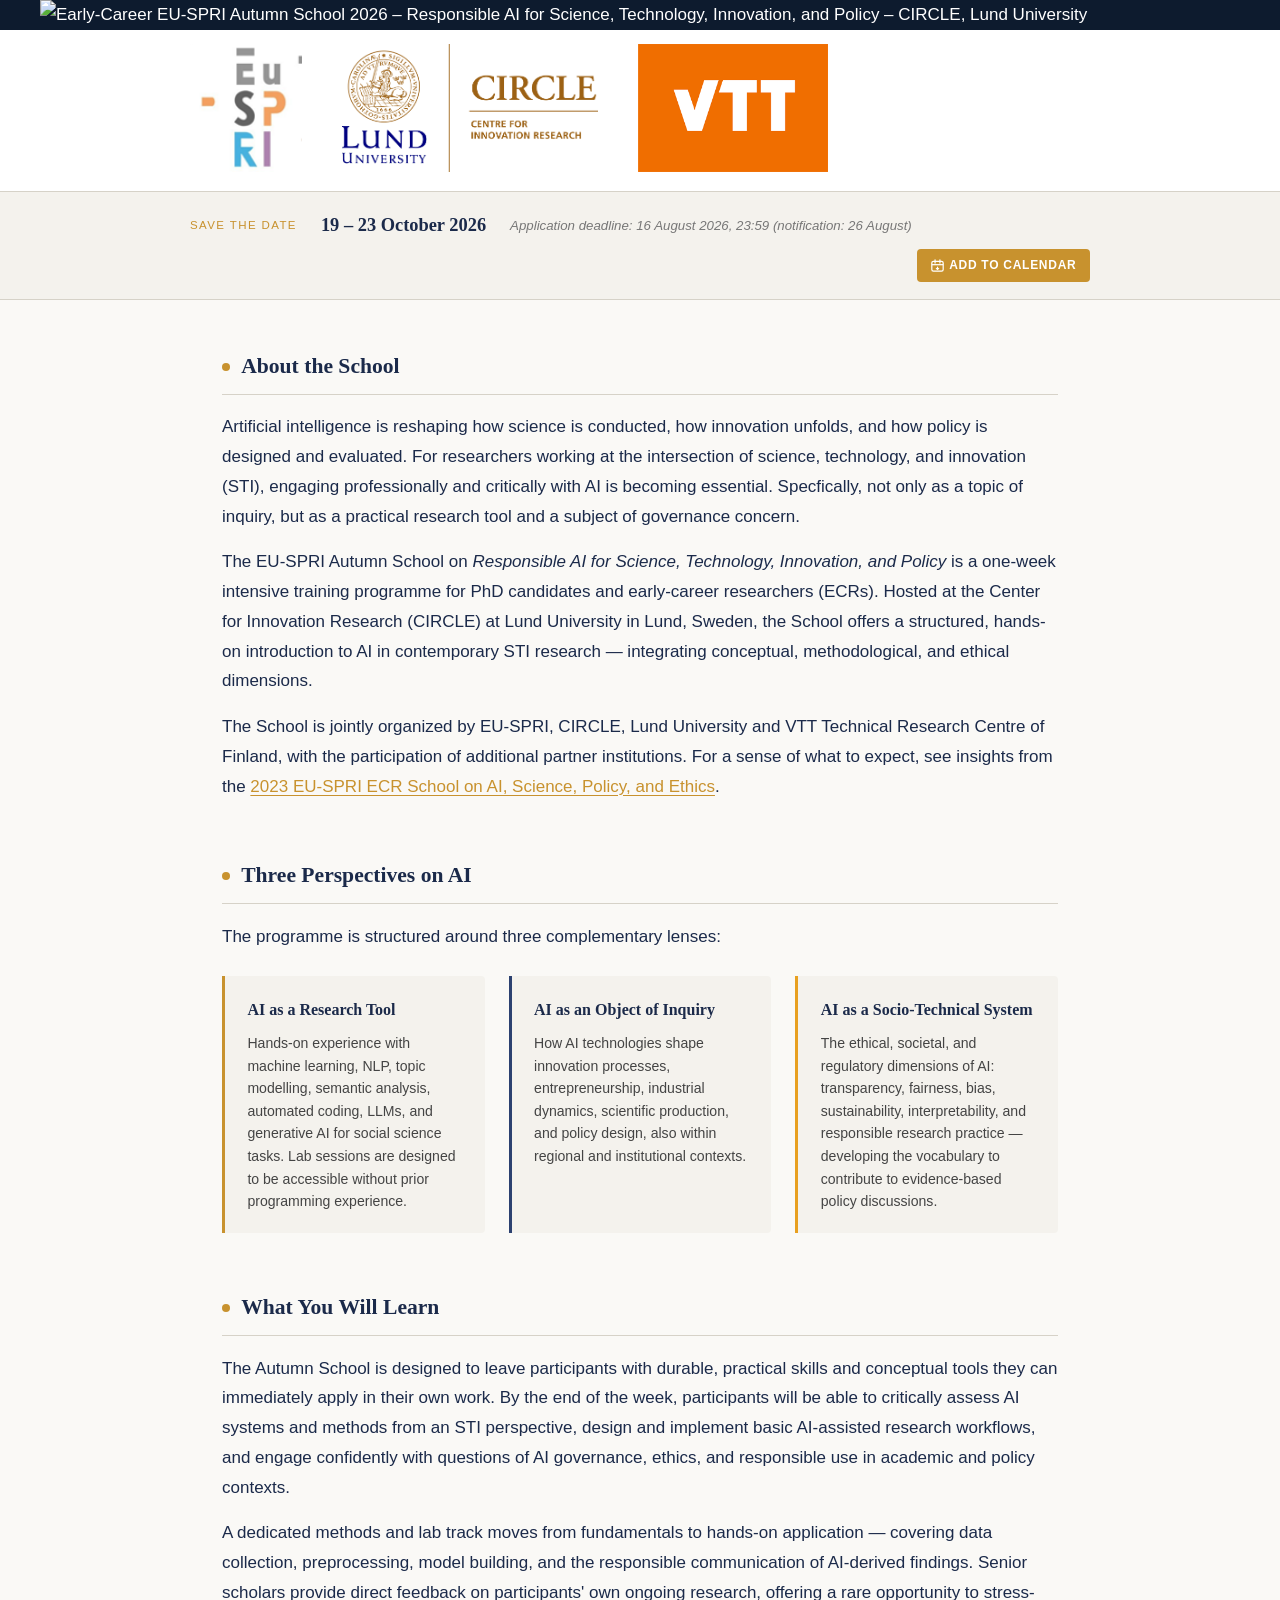
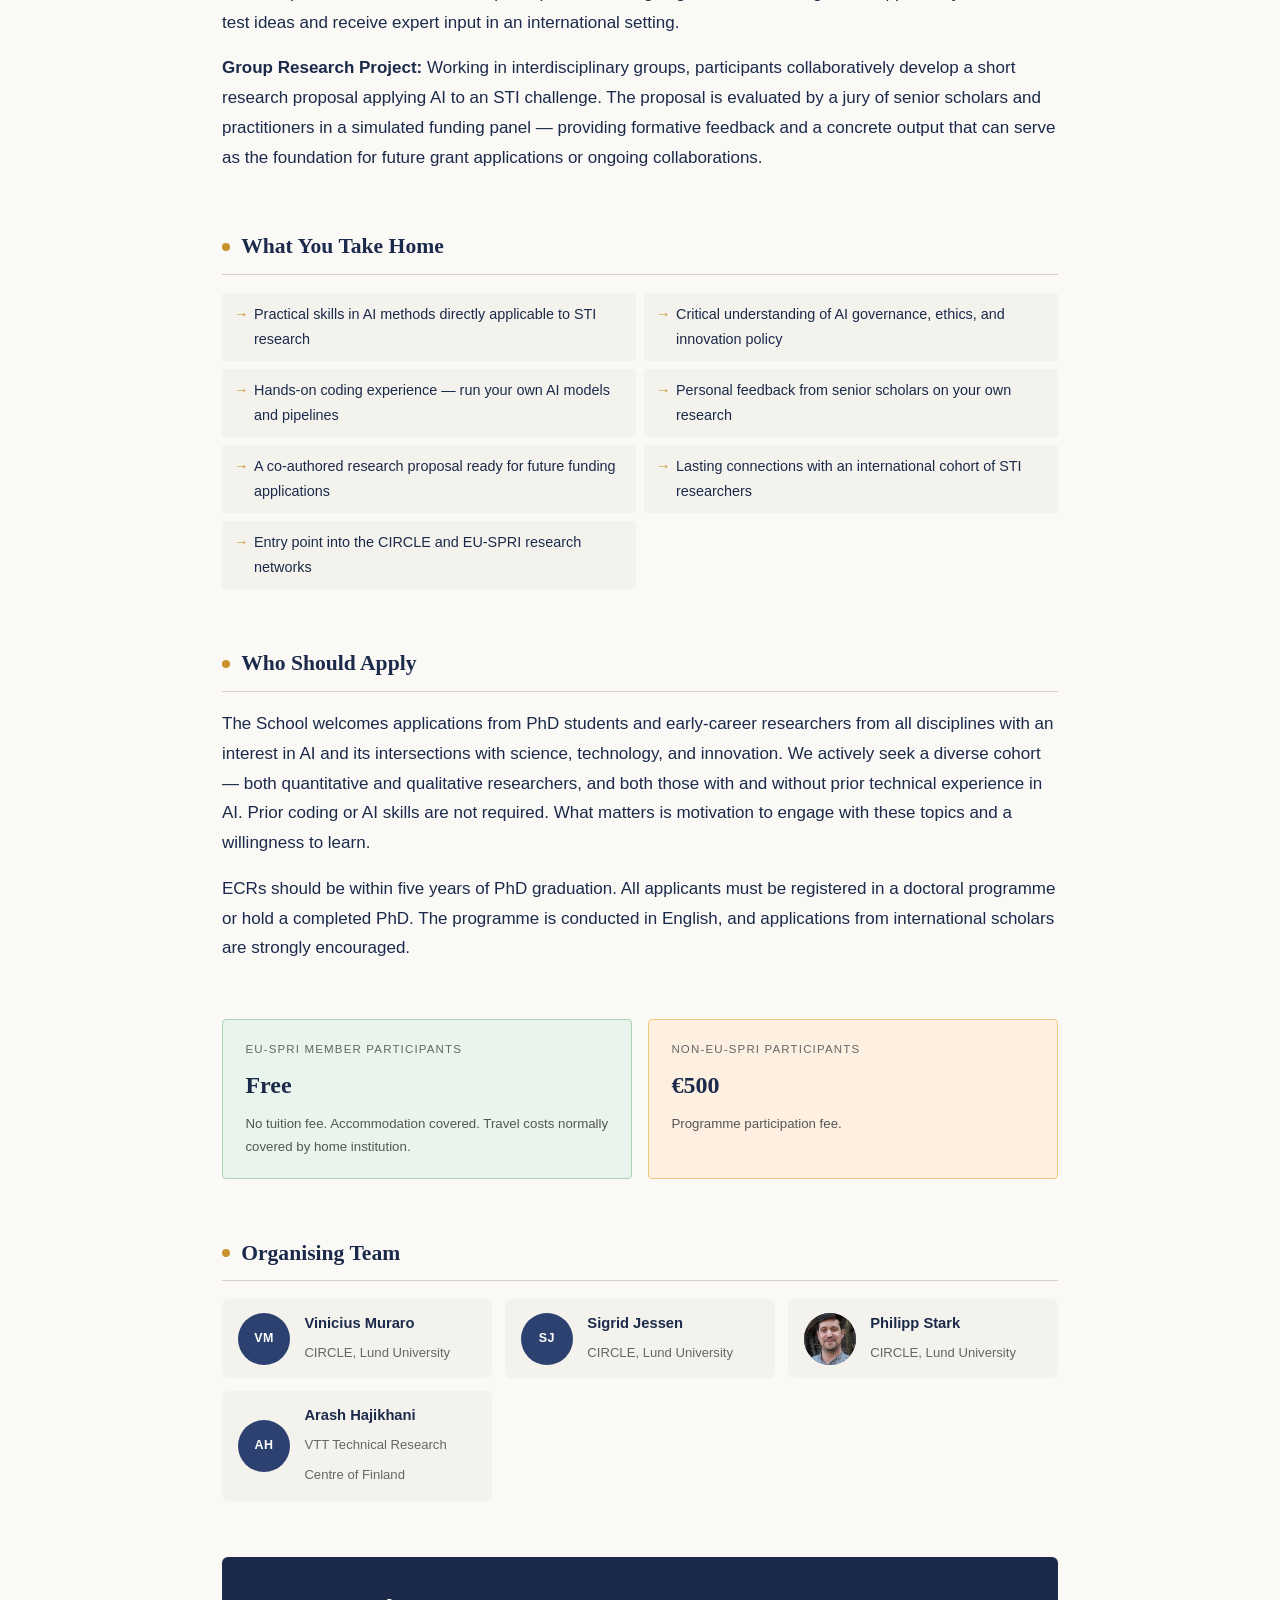
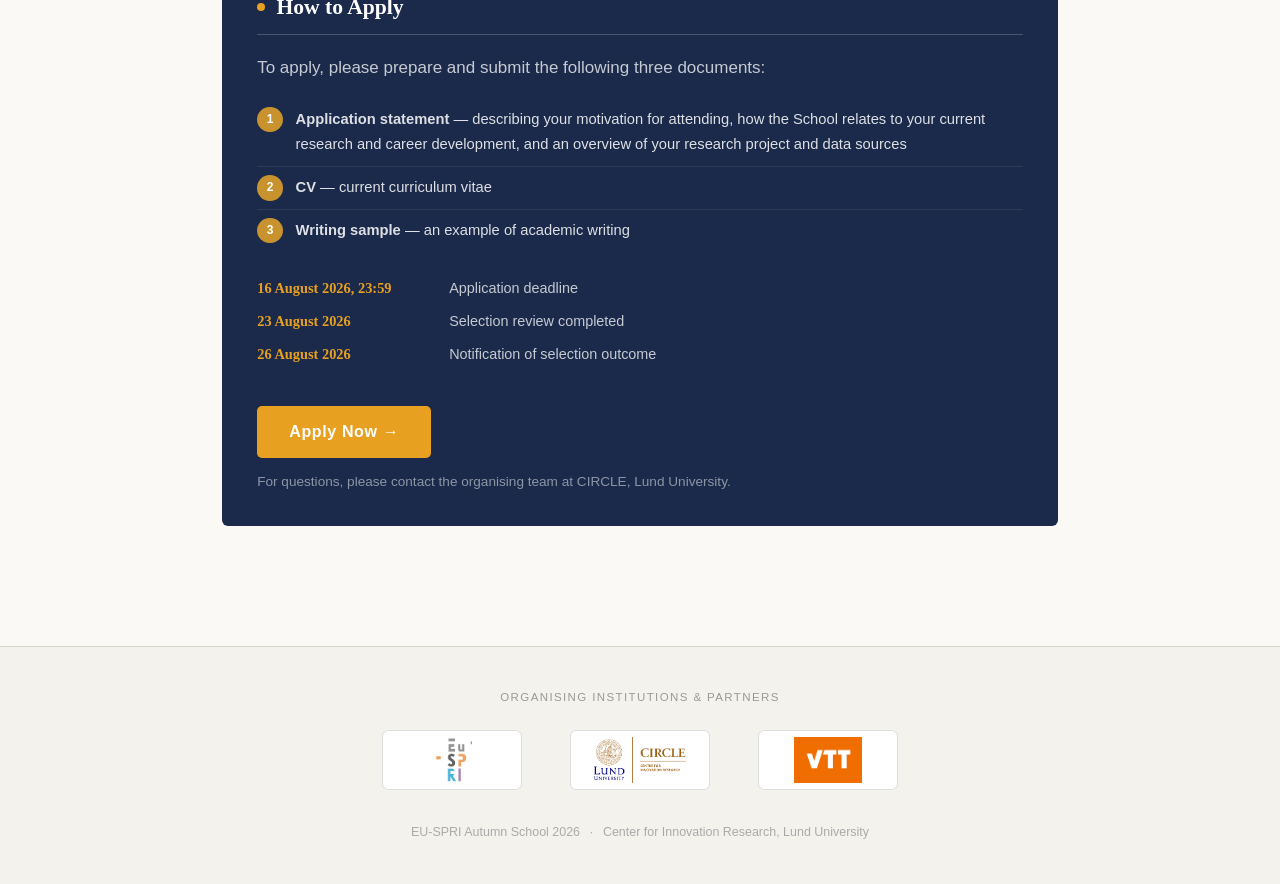
==== index.html @ 7e969bf1 "Update index.html" ====
<!DOCTYPE html>
<html lang="en"><head>
<meta http-equiv="content-type" content="text/html; charset=UTF-8">
  <meta charset="UTF-8">
  <meta name="viewport" content="width=device-width, initial-scale=1.0">
  <title>Responsible AI for STI Research – EU-SPRI/CIRCLE Autumn School 2026</title>
  <link rel="preconnect" href="https://fonts.googleapis.com">
  <link rel="preconnect" href="https://fonts.gstatic.com" crossorigin="">
  <link href="index_files/css2.css" rel="stylesheet">
  <style>
    :root {
      --ink:        #1b2a4a;
      --mid:        #2c4170;
      --accent:     #c8922e;
      --accent2:    #e8a020;
      --light:      #f4f2ed;
      --lighter:    #faf9f6;
      --rule:       #d6d2c8;
      --serif:      'Spectral', Georgia, serif;
      --sans:       'DM Sans', sans-serif;
    }

    *, *::before, *::after { box-sizing: border-box; margin: 0; padding: 0; }

    html { scroll-behavior: smooth; }

    body {
      background: var(--lighter);
      color: var(--ink);
      font-family: var(--sans);
      font-size: 17px;
      line-height: 1.75;
    }

    /* ── HEADER / HERO ── */
    header {
      background: #0d1b2e;
      color: #fff;
      padding: 0;
      position: relative;
      overflow: hidden;
    }

    .hero-banner {
      width: 100%;
      max-width: 1200px;
      margin: 0 auto;
    }

    .hero-img {
      width: 100%;
      height: auto;
      display: block;
    }

    /* Deadline badge */
    .deadline-banner {
      background: var(--accent);
      color: #fff;
      text-align: center;
      padding: .6rem 2rem;
      font-size: .83rem;
      letter-spacing: .08em;
      text-transform: uppercase;
      font-weight: 500;
    }

    /* ── MAIN LAYOUT ── */
    main {
      max-width: 900px;
      margin: 0 auto;
      padding: 3rem 2rem 4rem;
    }

    /* ── SECTION ── */
    section {
      margin-bottom: 3.5rem;
    }

    section h2 {
      font-family: var(--serif);
      font-weight: 600;
      font-size: 1.35rem;
      color: var(--ink);
      margin-bottom: 1.1rem;
      padding-bottom: .5rem;
      border-bottom: 1.5px solid var(--rule);
      display: flex;
      align-items: center;
      gap: .7rem;
    }
    section h2::before {
      content: '';
      display: inline-block;
      width: 8px;
      height: 8px;
      border-radius: 50%;
      background: var(--accent);
      flex-shrink: 0;
    }

    p { margin-bottom: 1rem; color: var(--ink); }
    p:last-child { margin-bottom: 0; }

    /* ── THREE PILLARS ── */
    .pillars {
      display: grid;
      grid-template-columns: repeat(auto-fit, minmax(230px, 1fr));
      gap: 1.5rem;
      margin-top: 1.5rem;
    }

    .pillar {
      background: var(--light);
      border-left: 3px solid var(--accent);
      padding: 1.3rem 1.4rem;
      border-radius: 0 4px 4px 0;
    }
    .pillar:nth-child(2) { border-left-color: var(--mid); }
    .pillar:nth-child(3) { border-left-color: var(--accent2); }

    .pillar h3 {
      font-family: var(--serif);
      font-size: 1rem;
      font-weight: 600;
      margin-bottom: .5rem;
      color: var(--ink);
    }
    .pillar p {
      font-size: .88rem;
      line-height: 1.6;
      color: #444;
    }

    /* ── WHAT YOU GET ── */
    .benefits-list {
      list-style: none;
      margin-top: .8rem;
      display: grid;
      grid-template-columns: repeat(auto-fit, minmax(280px, 1fr));
      gap: .5rem;
    }
    .benefits-list li {
      padding: .55rem .8rem .55rem 2rem;
      background: var(--light);
      border-radius: 3px;
      font-size: .9rem;
      position: relative;
    }
    .benefits-list li::before {
      content: '→';
      position: absolute;
      left: .75rem;
      color: var(--accent);
      font-weight: 500;
    }

    /* ── FEES BOX ── */
    .fees {
      display: grid;
      grid-template-columns: 1fr 1fr;
      gap: 1rem;
      margin-top: 1rem;
    }
    @media (max-width: 520px) { .fees { grid-template-columns: 1fr; } }

    .fee-box {
      padding: 1.2rem 1.4rem;
      border-radius: 4px;
    }
    .fee-box.member   { background: #e8f4ec; border: 1px solid #a8d4b0; }
    .fee-box.nonmember{ background: #fdf0e0; border: 1px solid #f0c87a; }

    .fee-box .fee-label {
      font-size: .72rem;
      text-transform: uppercase;
      letter-spacing: .1em;
      font-weight: 500;
      color: #666;
      margin-bottom: .3rem;
    }
    .fee-box .fee-amount {
      font-family: var(--serif);
      font-size: 1.5rem;
      font-weight: 600;
      color: var(--ink);
    }
    .fee-box p {
      font-size: .83rem;
      color: #555;
      margin-top: .35rem;
    }

    /* ── APPLY BOX ── */
    .apply-box {
      background: var(--ink);
      color: #fff;
      border-radius: 6px;
      padding: 2rem 2.2rem;
    }
    .apply-box h2 {
      color: #fff;
      border-bottom-color: rgba(255,255,255,.2);
    }
    .apply-box h2::before { background: var(--accent2); }

    .apply-steps {
      list-style: none;
      margin: 1rem 0 1.5rem;
      counter-reset: steps;
    }
    .apply-steps li {
      counter-increment: steps;
      padding: .5rem 0 .5rem 2.4rem;
      position: relative;
      font-size: .92rem;
      color: rgba(255,255,255,.85);
      border-bottom: 1px solid rgba(255,255,255,.08);
    }
    .apply-steps li:last-child { border-bottom: none; }
    .apply-steps li::before {
      content: counter(steps);
      position: absolute;
      left: 0;
      top: .5rem;
      width: 1.6rem;
      height: 1.6rem;
      background: var(--accent);
      color: #fff;
      font-size: .75rem;
      font-weight: 700;
      border-radius: 50%;
      display: flex;
      align-items: center;
      justify-content: center;
    }

    .deadline-note {
      font-family: var(--serif);
      font-style: italic;
      font-size: 1.05rem;
      color: var(--accent2);
      margin-top: 1rem;
    }

    .apply-btn {
      display: inline-block;
      margin-top: 1.6rem;
      padding: .75rem 2rem;
      background: var(--accent2);
      color: #fff;
      text-decoration: none;
      font-weight: 700;
      font-size: 1rem;
      letter-spacing: .04em;
      border-radius: 5px;
      transition: background .2s, transform .15s;
    }
    .apply-btn:hover {
      background: #f5b030;
      transform: translateY(-1px);
    }

    .contact-note {
      margin-top: .8rem;
      font-size: .85rem;
      color: rgba(255,255,255,.5);
    }

    /* ── ORGANISING TEAM ── */
    .team-list {
      list-style: none;
      display: grid;
      grid-template-columns: repeat(auto-fit, minmax(270px, 1fr));
      gap: .8rem;
      margin-top: .8rem;
    }
    .team-card {
      position: relative;
      display: flex;
      align-items: center;
      gap: .9rem;
      padding: .75rem 1rem;
      background: var(--light);
      border-radius: 6px;
      cursor: default;
    }
    .team-avatar {
      width: 52px;
      height: 52px;
      border-radius: 50%;
      flex-shrink: 0;
      background: var(--mid);
      display: flex;
      align-items: center;
      justify-content: center;
      font-size: .78rem;
      font-weight: 700;
      color: #fff;
      letter-spacing: .04em;
      overflow: hidden;
      position: relative;
    }
    .team-avatar img {
      position: absolute;
      inset: 0;
      width: 100%;
      height: 100%;
      object-fit: cover;
    }
    .team-info strong { display: block; color: var(--ink); font-size: .92rem; }
    .team-info span   { color: #666; font-size: .82rem; }
    .team-bio-popup {
      position: absolute;
      bottom: calc(100% + 10px);
      left: 0;
      z-index: 20;
      width: 290px;
      background: #fff;
      border: 1px solid var(--rule);
      border-radius: 8px;
      box-shadow: 0 8px 28px rgba(0,0,0,.13);
      padding: 1rem 1.15rem;
      opacity: 0;
      pointer-events: none;
      transform: translateY(6px);
      transition: opacity .17s ease, transform .17s ease;
    }
    .team-bio-popup::after {
      content: '';
      position: absolute;
      top: 100%;
      left: 22px;
      border: 7px solid transparent;
      border-top-color: #fff;
      filter: drop-shadow(0 2px 2px rgba(0,0,0,.08));
    }
    .team-card:hover .team-bio-popup {
      opacity: 1;
      pointer-events: auto;
      transform: translateY(0);
    }
    .team-bio-popup .bio-name {
      font-family: var(--serif);
      font-weight: 600;
      color: var(--ink);
      font-size: .95rem;
      margin-bottom: .45rem;
    }
    .team-bio-popup .bio-text {
      font-size: .82rem;
      line-height: 1.6;
      color: #444;
      margin: 0;
    }

    /* ── SPONSOR LOGOS ── */
    footer {
      background: var(--light);
      border-top: 1px solid var(--rule);
      padding: 2.5rem 2rem;
    }
    .footer-inner {
      max-width: 900px;
      margin: 0 auto;
    }
    .footer-label {
      font-size: .72rem;
      text-transform: uppercase;
      letter-spacing: .12em;
      color: #999;
      text-align: center;
      margin-bottom: 1.4rem;
    }
    .sponsor-logos {
      display: flex;
      flex-wrap: wrap;
      justify-content: center;
      align-items: center;
      gap: 2rem 3rem;
    }
    .sponsor-logo-slot {
      width: 140px;
      height: 60px;
      display: flex;
      align-items: center;
      justify-content: center;
      border: 1.5px solid #ddd;
      border-radius: 6px;
      overflow: hidden;
      transition: border-color .2s;
      padding: 6px;
      background: #fff;
    }
    .sponsor-logo-slot:hover { border-color: #aaa; }
    .sponsor-logo-slot img {
      max-width: 100%;
      max-height: 100%;
      object-fit: contain;
    }
    .sponsor-logo-slot-placeholder {
      font-size: .6rem;
      color: #bbb;
      text-align: center;
      letter-spacing: .04em;
      text-transform: uppercase;
      line-height: 1.5;
    }
    .footer-copy {
      text-align: center;
      margin-top: 2rem;
      font-size: .78rem;
      color: #aaa;
    }

    /* ── LOGO STRIP ── */
    .logo-strip {
      background: #fff;
      border-bottom: 1px solid var(--rule);
      padding: .9rem 2rem;
    }
    .logo-strip-scroll {
      max-width: 900px;
      margin: 0 auto;
      display: flex;
      align-items: center;
      gap: 2.5rem;
      overflow-x: auto;
      overflow-y: visible;
      scrollbar-width: thin;
      scrollbar-color: var(--rule) transparent;
      -webkit-overflow-scrolling: touch;
      padding-bottom: 4px;
    }
    .logo-strip-scroll::-webkit-scrollbar { height: 4px; }
    .logo-strip-scroll::-webkit-scrollbar-track { background: transparent; }
    .logo-strip-scroll::-webkit-scrollbar-thumb {
      background: var(--rule);
      border-radius: 2px;
    }
    .logo-strip-scroll img {
      height: 128px;
      width: auto;
      object-fit: contain;
      flex-shrink: 0;
      display: block;
    }

    /* ── CALENDAR DOWNLOAD BUTTON ── */
    .std-cal-btn {
      display: inline-flex;
      align-items: center;
      gap: .35rem;
      background: var(--accent);
      color: #fff;
      text-decoration: none;
      font-size: .75rem;
      font-weight: 600;
      letter-spacing: .06em;
      text-transform: uppercase;
      padding: .35rem .85rem;
      border-radius: 4px;
      transition: background .2s;
      margin-left: auto;
      white-space: nowrap;
    }
    .std-cal-btn:hover { background: var(--accent2); color: #fff; }
    .std-cal-btn svg { flex-shrink: 0; }

    /* ── RESPONSIVE ── */
    @media (max-width: 600px) {

      main { padding: 2rem 1.2rem 3rem; }
    }

    /* ── FADE IN ── */
    @keyframes fadeUp {
      from { opacity: 0; transform: translateY(18px); }
      to   { opacity: 1; transform: translateY(0); }
    }
    .hero-banner { animation: fadeUp .7s ease both; }
    section { animation: fadeUp .6s ease both; }
    section:nth-child(1) { animation-delay: .1s; }
    section:nth-child(2) { animation-delay: .18s; }
    section:nth-child(3) { animation-delay: .24s; }
    section:nth-child(4) { animation-delay: .30s; }
    section:nth-child(5) { animation-delay: .36s; }
    section:nth-child(6) { animation-delay: .42s; }
    section:nth-child(7) { animation-delay: .48s; }
	.save-the-date {
	  background: var(--light);
	  border-bottom: 1px solid var(--rule);
	  padding: 1.1rem 2rem;
	}
	.save-the-date-inner {
	  max-width: 900px;
	  margin: 0 auto;
	  display: flex;
	  flex-wrap: wrap;
	  align-items: center;
	  gap: .5rem 1.5rem;
	}
	.std-label {
	  font-size: .72rem;
	  text-transform: uppercase;
	  letter-spacing: .12em;
	  font-weight: 500;
	  color: var(--accent);
	}
	.std-dates {
	  font-family: var(--serif);
	  font-size: 1.15rem;
	  font-weight: 600;
	  color: var(--ink);
	}
	.std-note {
	  font-size: .83rem;
	  color: #777;
	  font-style: italic;
	}

    /* ── TEXT HEADER ── */
    .header-inner {
      max-width: 900px;
      margin: 0 auto;
      padding: 2.5rem 2rem 2rem;
    }
    .header-logos {
      display: flex;
      flex-wrap: wrap;
      gap: 1rem;
      align-items: center;
      margin-bottom: 2rem;
    }
    .header-logo-box {
      height: 44px;
      padding: 5px 12px;
      background: rgba(255,255,255,.9);
      border-radius: 4px;
      display: flex;
      align-items: center;
      justify-content: center;
    }
    .header-logo-box img {
      height: 32px;
      width: auto;
      object-fit: contain;
    }
    .header-label {
      font-size: .7rem;
      text-transform: uppercase;
      letter-spacing: .18em;
      color: var(--accent2);
      font-weight: 600;
      margin-bottom: .5rem;
    }
    .header-title {
      font-family: var(--serif);
      font-size: 2rem;
      font-weight: 600;
      color: #fff;
      line-height: 1.3;
      margin-bottom: .9rem;
      max-width: 680px;
    }
    .header-meta {
      font-size: .9rem;
      color: rgba(255,255,255,.6);
      margin: 0;
    }
    @media (max-width: 600px) {
      .header-title { font-size: 1.4rem; }
    }

    /* ── APPLICATION TIMELINE ── */
    .application-timeline {
      margin: 1.2rem 0 .8rem;
      display: flex;
      flex-direction: column;
      gap: .5rem;
    }
    .at-row {
      display: flex;
      align-items: baseline;
      gap: 1rem;
      font-size: .9rem;
    }
    .at-date {
      font-family: var(--serif);
      font-weight: 600;
      color: var(--accent2);
      white-space: nowrap;
      min-width: 11rem;
    }
    .at-label {
      color: rgba(255,255,255,.75);
    }
  </style>
</head>
<body>

<!-- ═══════════════════════════════════ HEADER ═══════════════════════════════════ -->
<header>
  <div class="hero-banner">
    <img src="header.png" alt="Early-Career EU-SPRI Autumn School 2026 – Responsible AI for Science, Technology, Innovation, and Policy – CIRCLE, Lund University" class="hero-img">
  </div>
</header>

<!-- ═══════════════════════════════════ LOGO STRIP ═══════════════════════════════════ -->
<div class="logo-strip">
  <div class="logo-strip-scroll">
    <img src="logo-euspri.png" alt="EU-SPRI">
    <img src="logo-circle-lu.png" alt="CIRCLE, Lund University">
    <img src="logo-VTT_Orange.png" alt="VTT Technical Research Centre of Finland">
  </div>
</div>

<!-- ═══════════════════════════════════ SAVE THE DATE ═══════════════════════════════════ -->
<div class="save-the-date">
  <div class="save-the-date-inner">
    <span class="std-label">Save the Date</span>
    <span class="std-dates">19 – 23 October 2026</span>
    <span class="std-note">Application deadline: 16 August 2026, 23:59 (notification: 26 August)</span>
    <a href="autumn-school-2026.ics" download class="std-cal-btn">
      <svg width="13" height="13" viewBox="0 0 16 16" fill="none" xmlns="http://www.w3.org/2000/svg">
        <rect x="1" y="3" width="14" height="12" rx="2" stroke="currentColor" stroke-width="1.5"/>
        <path d="M1 7h14" stroke="currentColor" stroke-width="1.5"/>
        <path d="M5 1v4M11 1v4" stroke="currentColor" stroke-width="1.5" stroke-linecap="round"/>
        <path d="M8 10v3M6.5 11.5L8 13l1.5-1.5" stroke="currentColor" stroke-width="1.3" stroke-linecap="round" stroke-linejoin="round"/>
      </svg>
      Add to Calendar
    </a>
  </div>
</div>


<!-- ═══════════════════════════════════ MAIN ═══════════════════════════════════ -->
<main>

  <!-- ABOUT -->
  <section>
    <h2>About the School</h2>
    <p>
      Artificial intelligence is reshaping how science is conducted, how innovation unfolds,
      and how policy is designed and evaluated. For researchers working at the intersection of
      science, technology, and innovation (STI), engaging professionally and critically with AI is
      becoming essential. Specfically, not only as a topic of inquiry, but as a practical research tool
      and a subject of governance concern.
    </p>
    <p>
      The EU-SPRI Autumn School on <em>Responsible AI for Science, Technology,
      Innovation, and Policy</em> is a one-week intensive training programme for PhD candidates
      and early-career researchers (ECRs). Hosted at the Center for Innovation Research (CIRCLE)
      at Lund University in Lund, Sweden, the School offers a structured, hands-on introduction to
      AI in contemporary STI research — integrating conceptual, methodological, and ethical dimensions.
    </p>
    <p>
      The School is jointly organized by EU-SPRI, CIRCLE, Lund University and VTT Technical Research
      Centre of Finland, with the participation of additional partner institutions.
      For a sense of what to expect, see insights from the <a href="https://euspri-forum.eu/ai4stip-2023-eu-spri-ecr-school-explores-the-intersections-of-ai-science-policy-and-ethics/" target="_blank" rel="noopener" style="color:var(--accent);text-underline-offset:.2em;">2023 EU-SPRI ECR School on AI, Science, Policy, and Ethics</a>.
    </p>
  </section>

  <!-- THREE PERSPECTIVES -->
  <section>
    <h2>Three Perspectives on AI</h2>
    <p>The programme is structured around three complementary lenses:</p>
    <div class="pillars">
      <div class="pillar">
        <h3>AI as a Research Tool</h3>
        <p>Hands-on experience with machine learning, NLP, topic modelling, semantic analysis,
        automated coding, LLMs, and generative AI for social science tasks. Lab sessions are
        designed to be accessible without prior programming experience.</p>
      </div>
      <div class="pillar">
        <h3>AI as an Object of Inquiry</h3>
        <p>How AI technologies shape innovation processes, entrepreneurship, industrial dynamics,
        scientific production, and policy design, also within regional and institutional contexts.</p>
      </div>
      <div class="pillar">
        <h3>AI as a Socio-Technical System</h3>
        <p>The ethical, societal, and regulatory dimensions of AI: transparency, fairness, bias,
        sustainability, interpretability, and responsible research practice — developing the
        vocabulary to contribute to evidence-based policy discussions.</p>
      </div>
    </div>
  </section>

<!-- PROGRAMME FORMAT -->
  <section>
    <h2>What You Will Learn</h2>
    <p>
      The Autumn School is designed to leave participants with durable, practical skills and
      conceptual tools they can immediately apply in their own work. By the end of the week,
      participants will be able to critically assess AI systems and methods from an STI perspective,
      design and implement basic AI-assisted research workflows, and engage confidently with
      questions of AI governance, ethics, and responsible use in academic and policy contexts.
    </p>
    <p>
      A dedicated methods and lab track moves from fundamentals to hands-on application —
      covering data collection, preprocessing, model building, and the responsible communication
      of AI-derived findings. Senior scholars provide direct feedback on participants' own ongoing
      research, offering a rare opportunity to stress-test ideas and receive expert input in an
      international setting.
    </p>
    <p>
      <strong>Group Research Project:</strong> Working in interdisciplinary groups, participants
      collaboratively develop a short research proposal applying AI to an STI challenge. The
      proposal is evaluated by a jury of senior scholars and practitioners in a simulated funding
      panel — providing formative feedback and a concrete output that can serve as the foundation
      for future grant applications or ongoing collaborations.
    </p>
  </section>

  <!-- WHAT YOU GET -->
  <section>
    <h2>What You Take Home</h2>
    <ul class="benefits-list">
      <li>Practical skills in AI methods directly applicable to STI research</li>
      <li>Critical understanding of AI governance, ethics, and innovation policy</li>
      <li>Hands-on coding experience — run your own AI models and pipelines</li>
      <li>Personal feedback from senior scholars on your own research</li>
      <li>A co-authored research proposal ready for future funding applications</li>
      <li>Lasting connections with an international cohort of STI researchers</li>
      <li>Entry point into the CIRCLE and EU-SPRI research networks</li>
    </ul>
  </section>

  <!-- WHO SHOULD APPLY -->
  <section>
    <h2>Who Should Apply</h2>
    <p>
      The School welcomes applications from PhD students and early-career researchers from all
      disciplines with an interest in AI and its intersections with science, technology, and innovation.
      We actively seek a diverse cohort — both quantitative and qualitative researchers, and both
      those with and without prior technical experience in AI. Prior coding or AI skills are not required.
      What matters is motivation to engage with these topics and a willingness to learn.
    </p>
    <p>
      ECRs should be within five years of PhD graduation. All applicants must be registered in a
      doctoral programme or hold a completed PhD. The programme is conducted in English, and applications from international scholars are strongly encouraged.

    </p>
  </section>



<section>
    <div class="fees">
      <div class="fee-box member">
        <div class="fee-label">EU-SPRI Member Participants</div>
        <div class="fee-amount">Free</div>
        <p>No tuition fee. Accommodation covered. Travel costs normally covered by home institution.</p>
      </div>
      <div class="fee-box nonmember">
        <div class="fee-label">Non-EU-SPRI Participants</div>
        <div class="fee-amount">€500</div>
        <p>Programme participation fee.</p>
      </div>
    </div>
  </section>



  <!-- ORGANISING TEAM -->
  <section>
    <h2>Organising Team</h2>
    <ul class="team-list">

      <li class="team-card">
        <div class="team-avatar">
          VM
          <img src="profile-VM.png" alt="Vinicius Muraro" onerror="this.remove()">
        </div>
        <div class="team-info">
          <strong>Vinicius Muraro</strong>
          <span>CIRCLE, Lund University</span>
        </div>
        <div class="team-bio-popup">
          <p class="bio-name">Vinicius Muraro</p>
          <p class="bio-text">Researcher at the Centre for Innovation Research (CIRCLE), Lund University. His work focuses on science, technology, and innovation studies, with a particular interest in AI-driven research methods.</p>
        </div>
      </li>

      <li class="team-card">
        <div class="team-avatar">
          SJ
          <img src="profile-SJ.png" alt="Sigrid Jessen" onerror="this.remove()">
        </div>
        <div class="team-info">
          <strong>Sigrid Jessen</strong>
          <span>CIRCLE, Lund University</span>
        </div>
        <div class="team-bio-popup">
          <p class="bio-name">Sigrid Jessen</p>
          <p class="bio-text">Researcher at the Centre for Innovation Research (CIRCLE), Lund University, contributing to the design and coordination of the EU-SPRI Autumn School programme.</p>
        </div>
      </li>

      <li class="team-card">
        <div class="team-avatar">
          PS
          <img src="profile-PS.png" alt="Philipp Stark" onerror="this.remove()">
        </div>
        <div class="team-info">
          <strong>Philipp Stark</strong>
          <span>CIRCLE, Lund University</span>
        </div>
        <div class="team-bio-popup">
          <p class="bio-name">Philipp Stark</p>
          <p class="bio-text">Researcher and Postdoctoral Fellow at the Department of Human Geography, Lund University, 
            and member of CIRCLE. Founder and manager of the Hägerstrand Lab, a computational research infrastructure supporting AI-driven social 
            science research. His work combines machine learning, representation learning, and causal AI with large-scale administrative and 
            geospatial data to model labor markets, mobility, human capital, and broader human-driven social systems.</p>
        </div>
      </li>

      <li class="team-card">
        <div class="team-avatar">
          AH
          <img src="profile-AH.png" alt="Arash Hajikhani" onerror="this.remove()">
        </div>
        <div class="team-info">
          <strong>Arash Hajikhani</strong>
          <span>VTT Technical Research Centre of Finland</span>
        </div>
        <div class="team-bio-popup">
          <p class="bio-name">Arash Hajikhani</p>
          <p class="bio-text">Researcher at VTT Technical Research Centre of Finland, specialising in AI, data science, and innovation analytics applied to science and technology policy.</p>
        </div>
      </li>

    </ul>
  </section>

  <!-- HOW TO APPLY -->
  <section class="apply-box">
    <h2>How to Apply</h2>
    <p style="color:rgba(255,255,255,.75); margin-bottom:.5rem;">
      To apply, please prepare and submit the following three documents:
    </p>
    <ol class="apply-steps">
      <li>
        <strong>Application statement</strong> — describing your motivation for attending,
        how the School relates to your current research and career development, and an overview
        of your research project and data sources
      </li>
      <li>
        <strong>CV</strong> — current curriculum vitae
      </li>
      <li>
        <strong>Writing sample</strong> — an example of academic writing
      </li>
    </ol>
    <div class="application-timeline">
      <div class="at-row">
        <span class="at-date">16 August 2026, 23:59</span>
        <span class="at-label">Application deadline</span>
      </div>
      <div class="at-row">
        <span class="at-date">23 August 2026</span>
        <span class="at-label">Selection review completed</span>
      </div>
      <div class="at-row">
        <span class="at-date">26 August 2026</span>
        <span class="at-label">Notification of selection outcome</span>
      </div>
    </div>
    <a href="https://forms.gle/2Ar1fLKKgkTVi53o9" target="_blank" rel="noopener" class="apply-btn">
      Apply Now →
    </a>
    <p class="contact-note">
      For questions, please contact the organising team at CIRCLE, Lund University.
    </p>
  </section>

</main>

<!-- ═══════════════════════════════════ FOOTER / SPONSORS ═══════════════════════════════════ -->
<footer>
  <div class="footer-inner">
    <p class="footer-label">Organising Institutions &amp; Partners</p>
    <div class="sponsor-logos">



      <a href="https://www.euspri.eu" target="_blank" rel="noopener" class="sponsor-logo-slot">
        <img src="logo-euspri.png" alt="EU-SPRI" style="display: block;">
      </a>

      <a href="https://www.lu.se/circle" target="_blank" rel="noopener" class="sponsor-logo-slot">
        <img src="logo-circle-lu.png" alt="CIRCLE, Lund University" style="display: block;">
      </a>

      <a href="https://www.vttresearch.com" target="_blank" rel="noopener" class="sponsor-logo-slot">
        <img src="logo-VTT_Orange.png" alt="VTT Technical Research Centre of Finland" style="display: block;">
      </a>

    </div>
    <p class="footer-copy">
      EU-SPRI Autumn School 2026  ·  Center for Innovation Research, Lund University
    </p>
  </div>
</footer>



</body></html>
---- index_files/css2.css ----
/* latin-ext */
@font-face {
  font-family: 'DM Sans';
  font-style: normal;
  font-weight: 300;
  font-display: swap;
  src: url(https://fonts.gstatic.com/s/dmsans/v17/rP2Yp2ywxg089UriI5-g4vlH9VoD8Cmcqbu6-K6z8GXhnU04aw.woff2) format('woff2');
  unicode-range: U+0100-02BA, U+02BD-02C5, U+02C7-02CC, U+02CE-02D7, U+02DD-02FF, U+0304, U+0308, U+0329, U+1D00-1DBF, U+1E00-1E9F, U+1EF2-1EFF, U+2020, U+20A0-20AB, U+20AD-20C0, U+2113, U+2C60-2C7F, U+A720-A7FF;
}
/* latin */
@font-face {
  font-family: 'DM Sans';
  font-style: normal;
  font-weight: 300;
  font-display: swap;
  src: url(https://fonts.gstatic.com/s/dmsans/v17/rP2Yp2ywxg089UriI5-g4vlH9VoD8Cmcqbu0-K6z8GXhnU0.woff2) format('woff2');
  unicode-range: U+0000-00FF, U+0131, U+0152-0153, U+02BB-02BC, U+02C6, U+02DA, U+02DC, U+0304, U+0308, U+0329, U+2000-206F, U+20AC, U+2122, U+2191, U+2193, U+2212, U+2215, U+FEFF, U+FFFD;
}
/* latin-ext */
@font-face {
  font-family: 'DM Sans';
  font-style: normal;
  font-weight: 400;
  font-display: swap;
  src: url(https://fonts.gstatic.com/s/dmsans/v17/rP2Yp2ywxg089UriI5-g4vlH9VoD8Cmcqbu6-K6z8GXhnU04aw.woff2) format('woff2');
  unicode-range: U+0100-02BA, U+02BD-02C5, U+02C7-02CC, U+02CE-02D7, U+02DD-02FF, U+0304, U+0308, U+0329, U+1D00-1DBF, U+1E00-1E9F, U+1EF2-1EFF, U+2020, U+20A0-20AB, U+20AD-20C0, U+2113, U+2C60-2C7F, U+A720-A7FF;
}
/* latin */
@font-face {
  font-family: 'DM Sans';
  font-style: normal;
  font-weight: 400;
  font-display: swap;
  src: url(https://fonts.gstatic.com/s/dmsans/v17/rP2Yp2ywxg089UriI5-g4vlH9VoD8Cmcqbu0-K6z8GXhnU0.woff2) format('woff2');
  unicode-range: U+0000-00FF, U+0131, U+0152-0153, U+02BB-02BC, U+02C6, U+02DA, U+02DC, U+0304, U+0308, U+0329, U+2000-206F, U+20AC, U+2122, U+2191, U+2193, U+2212, U+2215, U+FEFF, U+FFFD;
}
/* latin-ext */
@font-face {
  font-family: 'DM Sans';
  font-style: normal;
  font-weight: 500;
  font-display: swap;
  src: url(https://fonts.gstatic.com/s/dmsans/v17/rP2Yp2ywxg089UriI5-g4vlH9VoD8Cmcqbu6-K6z8GXhnU04aw.woff2) format('woff2');
  unicode-range: U+0100-02BA, U+02BD-02C5, U+02C7-02CC, U+02CE-02D7, U+02DD-02FF, U+0304, U+0308, U+0329, U+1D00-1DBF, U+1E00-1E9F, U+1EF2-1EFF, U+2020, U+20A0-20AB, U+20AD-20C0, U+2113, U+2C60-2C7F, U+A720-A7FF;
}
/* latin */
@font-face {
  font-family: 'DM Sans';
  font-style: normal;
  font-weight: 500;
  font-display: swap;
  src: url(https://fonts.gstatic.com/s/dmsans/v17/rP2Yp2ywxg089UriI5-g4vlH9VoD8Cmcqbu0-K6z8GXhnU0.woff2) format('woff2');
  unicode-range: U+0000-00FF, U+0131, U+0152-0153, U+02BB-02BC, U+02C6, U+02DA, U+02DC, U+0304, U+0308, U+0329, U+2000-206F, U+20AC, U+2122, U+2191, U+2193, U+2212, U+2215, U+FEFF, U+FFFD;
}
/* cyrillic-ext */
@font-face {
  font-family: 'Spectral';
  font-style: italic;
  font-weight: 300;
  font-display: swap;
  src: url(https://fonts.gstatic.com/s/spectral/v15/rnCu-xNNww_2s0amA9M8qtHEWfmFXUIJ.woff2) format('woff2');
  unicode-range: U+0460-052F, U+1C80-1C8A, U+20B4, U+2DE0-2DFF, U+A640-A69F, U+FE2E-FE2F;
}
/* cyrillic */
@font-face {
  font-family: 'Spectral';
  font-style: italic;
  font-weight: 300;
  font-display: swap;
  src: url(https://fonts.gstatic.com/s/spectral/v15/rnCu-xNNww_2s0amA9M8qtHEWfCFXUIJ.woff2) format('woff2');
  unicode-range: U+0301, U+0400-045F, U+0490-0491, U+04B0-04B1, U+2116;
}
/* vietnamese */
@font-face {
  font-family: 'Spectral';
  font-style: italic;
  font-weight: 300;
  font-display: swap;
  src: url(https://fonts.gstatic.com/s/spectral/v15/rnCu-xNNww_2s0amA9M8qtHEWfuFXUIJ.woff2) format('woff2');
  unicode-range: U+0102-0103, U+0110-0111, U+0128-0129, U+0168-0169, U+01A0-01A1, U+01AF-01B0, U+0300-0301, U+0303-0304, U+0308-0309, U+0323, U+0329, U+1EA0-1EF9, U+20AB;
}
/* latin-ext */
@font-face {
  font-family: 'Spectral';
  font-style: italic;
  font-weight: 300;
  font-display: swap;
  src: url(https://fonts.gstatic.com/s/spectral/v15/rnCu-xNNww_2s0amA9M8qtHEWfqFXUIJ.woff2) format('woff2');
  unicode-range: U+0100-02BA, U+02BD-02C5, U+02C7-02CC, U+02CE-02D7, U+02DD-02FF, U+0304, U+0308, U+0329, U+1D00-1DBF, U+1E00-1E9F, U+1EF2-1EFF, U+2020, U+20A0-20AB, U+20AD-20C0, U+2113, U+2C60-2C7F, U+A720-A7FF;
}
/* latin */
@font-face {
  font-family: 'Spectral';
  font-style: italic;
  font-weight: 300;
  font-display: swap;
  src: url(https://fonts.gstatic.com/s/spectral/v15/rnCu-xNNww_2s0amA9M8qtHEWfSFXQ.woff2) format('woff2');
  unicode-range: U+0000-00FF, U+0131, U+0152-0153, U+02BB-02BC, U+02C6, U+02DA, U+02DC, U+0304, U+0308, U+0329, U+2000-206F, U+20AC, U+2122, U+2191, U+2193, U+2212, U+2215, U+FEFF, U+FFFD;
}
/* cyrillic-ext */
@font-face {
  font-family: 'Spectral';
  font-style: italic;
  font-weight: 400;
  font-display: swap;
  src: url(https://fonts.gstatic.com/s/spectral/v15/rnCt-xNNww_2s0amA9M8onfmTMuk.woff2) format('woff2');
  unicode-range: U+0460-052F, U+1C80-1C8A, U+20B4, U+2DE0-2DFF, U+A640-A69F, U+FE2E-FE2F;
}
/* cyrillic */
@font-face {
  font-family: 'Spectral';
  font-style: italic;
  font-weight: 400;
  font-display: swap;
  src: url(https://fonts.gstatic.com/s/spectral/v15/rnCt-xNNww_2s0amA9M8on7mTMuk.woff2) format('woff2');
  unicode-range: U+0301, U+0400-045F, U+0490-0491, U+04B0-04B1, U+2116;
}
/* vietnamese */
@font-face {
  font-family: 'Spectral';
  font-style: italic;
  font-weight: 400;
  font-display: swap;
  src: url(https://fonts.gstatic.com/s/spectral/v15/rnCt-xNNww_2s0amA9M8onXmTMuk.woff2) format('woff2');
  unicode-range: U+0102-0103, U+0110-0111, U+0128-0129, U+0168-0169, U+01A0-01A1, U+01AF-01B0, U+0300-0301, U+0303-0304, U+0308-0309, U+0323, U+0329, U+1EA0-1EF9, U+20AB;
}
/* latin-ext */
@font-face {
  font-family: 'Spectral';
  font-style: italic;
  font-weight: 400;
  font-display: swap;
  src: url(https://fonts.gstatic.com/s/spectral/v15/rnCt-xNNww_2s0amA9M8onTmTMuk.woff2) format('woff2');
  unicode-range: U+0100-02BA, U+02BD-02C5, U+02C7-02CC, U+02CE-02D7, U+02DD-02FF, U+0304, U+0308, U+0329, U+1D00-1DBF, U+1E00-1E9F, U+1EF2-1EFF, U+2020, U+20A0-20AB, U+20AD-20C0, U+2113, U+2C60-2C7F, U+A720-A7FF;
}
/* latin */
@font-face {
  font-family: 'Spectral';
  font-style: italic;
  font-weight: 400;
  font-display: swap;
  src: url(https://fonts.gstatic.com/s/spectral/v15/rnCt-xNNww_2s0amA9M8onrmTA.woff2) format('woff2');
  unicode-range: U+0000-00FF, U+0131, U+0152-0153, U+02BB-02BC, U+02C6, U+02DA, U+02DC, U+0304, U+0308, U+0329, U+2000-206F, U+20AC, U+2122, U+2191, U+2193, U+2212, U+2215, U+FEFF, U+FFFD;
}
/* cyrillic-ext */
@font-face {
  font-family: 'Spectral';
  font-style: normal;
  font-weight: 300;
  font-display: swap;
  src: url(https://fonts.gstatic.com/s/spectral/v15/rnCs-xNNww_2s0amA9uSsG3MafadWQ.woff2) format('woff2');
  unicode-range: U+0460-052F, U+1C80-1C8A, U+20B4, U+2DE0-2DFF, U+A640-A69F, U+FE2E-FE2F;
}
/* cyrillic */
@font-face {
  font-family: 'Spectral';
  font-style: normal;
  font-weight: 300;
  font-display: swap;
  src: url(https://fonts.gstatic.com/s/spectral/v15/rnCs-xNNww_2s0amA9uSsG3FafadWQ.woff2) format('woff2');
  unicode-range: U+0301, U+0400-045F, U+0490-0491, U+04B0-04B1, U+2116;
}
/* vietnamese */
@font-face {
  font-family: 'Spectral';
  font-style: normal;
  font-weight: 300;
  font-display: swap;
  src: url(https://fonts.gstatic.com/s/spectral/v15/rnCs-xNNww_2s0amA9uSsG3OafadWQ.woff2) format('woff2');
  unicode-range: U+0102-0103, U+0110-0111, U+0128-0129, U+0168-0169, U+01A0-01A1, U+01AF-01B0, U+0300-0301, U+0303-0304, U+0308-0309, U+0323, U+0329, U+1EA0-1EF9, U+20AB;
}
/* latin-ext */
@font-face {
  font-family: 'Spectral';
  font-style: normal;
  font-weight: 300;
  font-display: swap;
  src: url(https://fonts.gstatic.com/s/spectral/v15/rnCs-xNNww_2s0amA9uSsG3PafadWQ.woff2) format('woff2');
  unicode-range: U+0100-02BA, U+02BD-02C5, U+02C7-02CC, U+02CE-02D7, U+02DD-02FF, U+0304, U+0308, U+0329, U+1D00-1DBF, U+1E00-1E9F, U+1EF2-1EFF, U+2020, U+20A0-20AB, U+20AD-20C0, U+2113, U+2C60-2C7F, U+A720-A7FF;
}
/* latin */
@font-face {
  font-family: 'Spectral';
  font-style: normal;
  font-weight: 300;
  font-display: swap;
  src: url(https://fonts.gstatic.com/s/spectral/v15/rnCs-xNNww_2s0amA9uSsG3BafY.woff2) format('woff2');
  unicode-range: U+0000-00FF, U+0131, U+0152-0153, U+02BB-02BC, U+02C6, U+02DA, U+02DC, U+0304, U+0308, U+0329, U+2000-206F, U+20AC, U+2122, U+2191, U+2193, U+2212, U+2215, U+FEFF, U+FFFD;
}
/* cyrillic-ext */
@font-face {
  font-family: 'Spectral';
  font-style: normal;
  font-weight: 400;
  font-display: swap;
  src: url(https://fonts.gstatic.com/s/spectral/v15/rnCr-xNNww_2s0amA9M0knj-SA.woff2) format('woff2');
  unicode-range: U+0460-052F, U+1C80-1C8A, U+20B4, U+2DE0-2DFF, U+A640-A69F, U+FE2E-FE2F;
}
/* cyrillic */
@font-face {
  font-family: 'Spectral';
  font-style: normal;
  font-weight: 400;
  font-display: swap;
  src: url(https://fonts.gstatic.com/s/spectral/v15/rnCr-xNNww_2s0amA9M9knj-SA.woff2) format('woff2');
  unicode-range: U+0301, U+0400-045F, U+0490-0491, U+04B0-04B1, U+2116;
}
/* vietnamese */
@font-face {
  font-family: 'Spectral';
  font-style: normal;
  font-weight: 400;
  font-display: swap;
  src: url(https://fonts.gstatic.com/s/spectral/v15/rnCr-xNNww_2s0amA9M2knj-SA.woff2) format('woff2');
  unicode-range: U+0102-0103, U+0110-0111, U+0128-0129, U+0168-0169, U+01A0-01A1, U+01AF-01B0, U+0300-0301, U+0303-0304, U+0308-0309, U+0323, U+0329, U+1EA0-1EF9, U+20AB;
}
/* latin-ext */
@font-face {
  font-family: 'Spectral';
  font-style: normal;
  font-weight: 400;
  font-display: swap;
  src: url(https://fonts.gstatic.com/s/spectral/v15/rnCr-xNNww_2s0amA9M3knj-SA.woff2) format('woff2');
  unicode-range: U+0100-02BA, U+02BD-02C5, U+02C7-02CC, U+02CE-02D7, U+02DD-02FF, U+0304, U+0308, U+0329, U+1D00-1DBF, U+1E00-1E9F, U+1EF2-1EFF, U+2020, U+20A0-20AB, U+20AD-20C0, U+2113, U+2C60-2C7F, U+A720-A7FF;
}
/* latin */
@font-face {
  font-family: 'Spectral';
  font-style: normal;
  font-weight: 400;
  font-display: swap;
  src: url(https://fonts.gstatic.com/s/spectral/v15/rnCr-xNNww_2s0amA9M5kng.woff2) format('woff2');
  unicode-range: U+0000-00FF, U+0131, U+0152-0153, U+02BB-02BC, U+02C6, U+02DA, U+02DC, U+0304, U+0308, U+0329, U+2000-206F, U+20AC, U+2122, U+2191, U+2193, U+2212, U+2215, U+FEFF, U+FFFD;
}
/* cyrillic-ext */
@font-face {
  font-family: 'Spectral';
  font-style: normal;
  font-weight: 600;
  font-display: swap;
  src: url(https://fonts.gstatic.com/s/spectral/v15/rnCs-xNNww_2s0amA9vmtm3MafadWQ.woff2) format('woff2');
  unicode-range: U+0460-052F, U+1C80-1C8A, U+20B4, U+2DE0-2DFF, U+A640-A69F, U+FE2E-FE2F;
}
/* cyrillic */
@font-face {
  font-family: 'Spectral';
  font-style: normal;
  font-weight: 600;
  font-display: swap;
  src: url(https://fonts.gstatic.com/s/spectral/v15/rnCs-xNNww_2s0amA9vmtm3FafadWQ.woff2) format('woff2');
  unicode-range: U+0301, U+0400-045F, U+0490-0491, U+04B0-04B1, U+2116;
}
/* vietnamese */
@font-face {
  font-family: 'Spectral';
  font-style: normal;
  font-weight: 600;
  font-display: swap;
  src: url(https://fonts.gstatic.com/s/spectral/v15/rnCs-xNNww_2s0amA9vmtm3OafadWQ.woff2) format('woff2');
  unicode-range: U+0102-0103, U+0110-0111, U+0128-0129, U+0168-0169, U+01A0-01A1, U+01AF-01B0, U+0300-0301, U+0303-0304, U+0308-0309, U+0323, U+0329, U+1EA0-1EF9, U+20AB;
}
/* latin-ext */
@font-face {
  font-family: 'Spectral';
  font-style: normal;
  font-weight: 600;
  font-display: swap;
  src: url(https://fonts.gstatic.com/s/spectral/v15/rnCs-xNNww_2s0amA9vmtm3PafadWQ.woff2) format('woff2');
  unicode-range: U+0100-02BA, U+02BD-02C5, U+02C7-02CC, U+02CE-02D7, U+02DD-02FF, U+0304, U+0308, U+0329, U+1D00-1DBF, U+1E00-1E9F, U+1EF2-1EFF, U+2020, U+20A0-20AB, U+20AD-20C0, U+2113, U+2C60-2C7F, U+A720-A7FF;
}
/* latin */
@font-face {
  font-family: 'Spectral';
  font-style: normal;
  font-weight: 600;
  font-display: swap;
  src: url(https://fonts.gstatic.com/s/spectral/v15/rnCs-xNNww_2s0amA9vmtm3BafY.woff2) format('woff2');
  unicode-range: U+0000-00FF, U+0131, U+0152-0153, U+02BB-02BC, U+02C6, U+02DA, U+02DC, U+0304, U+0308, U+0329, U+2000-206F, U+20AC, U+2122, U+2191, U+2193, U+2212, U+2215, U+FEFF, U+FFFD;
}
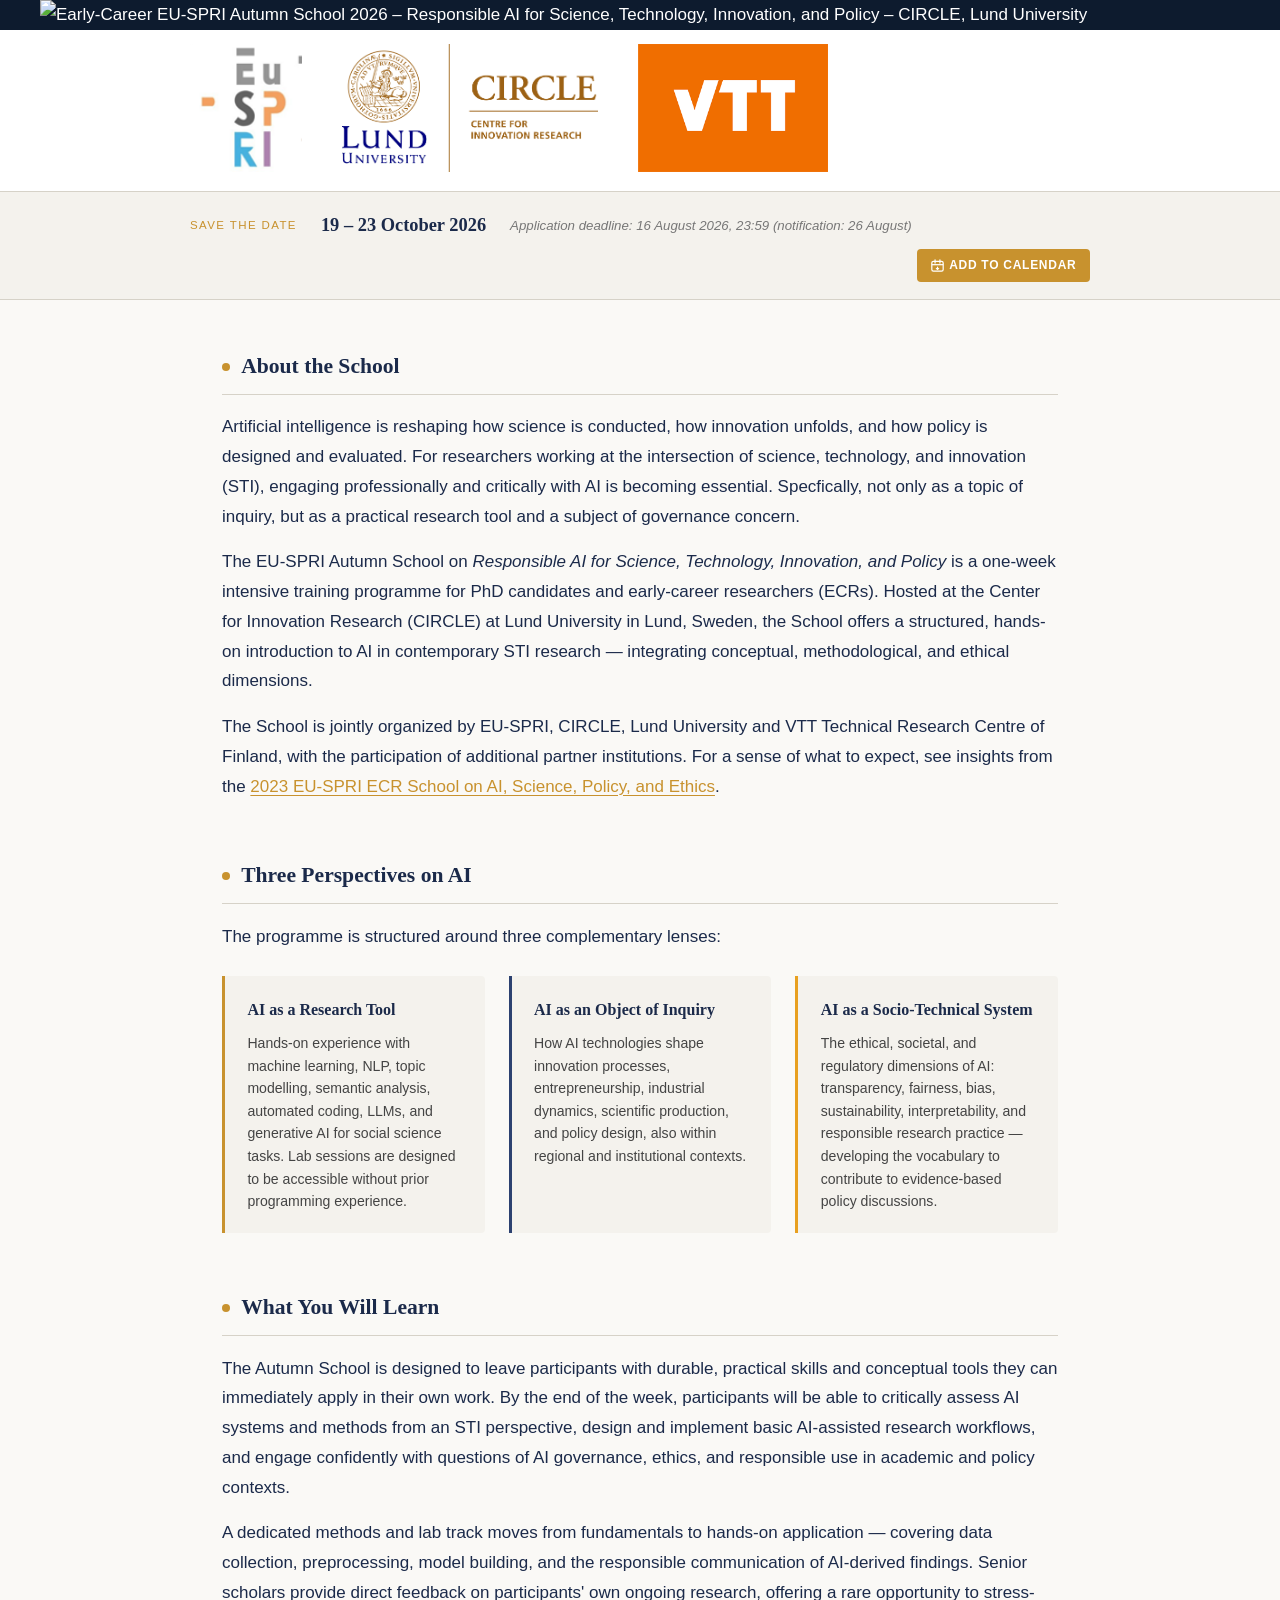
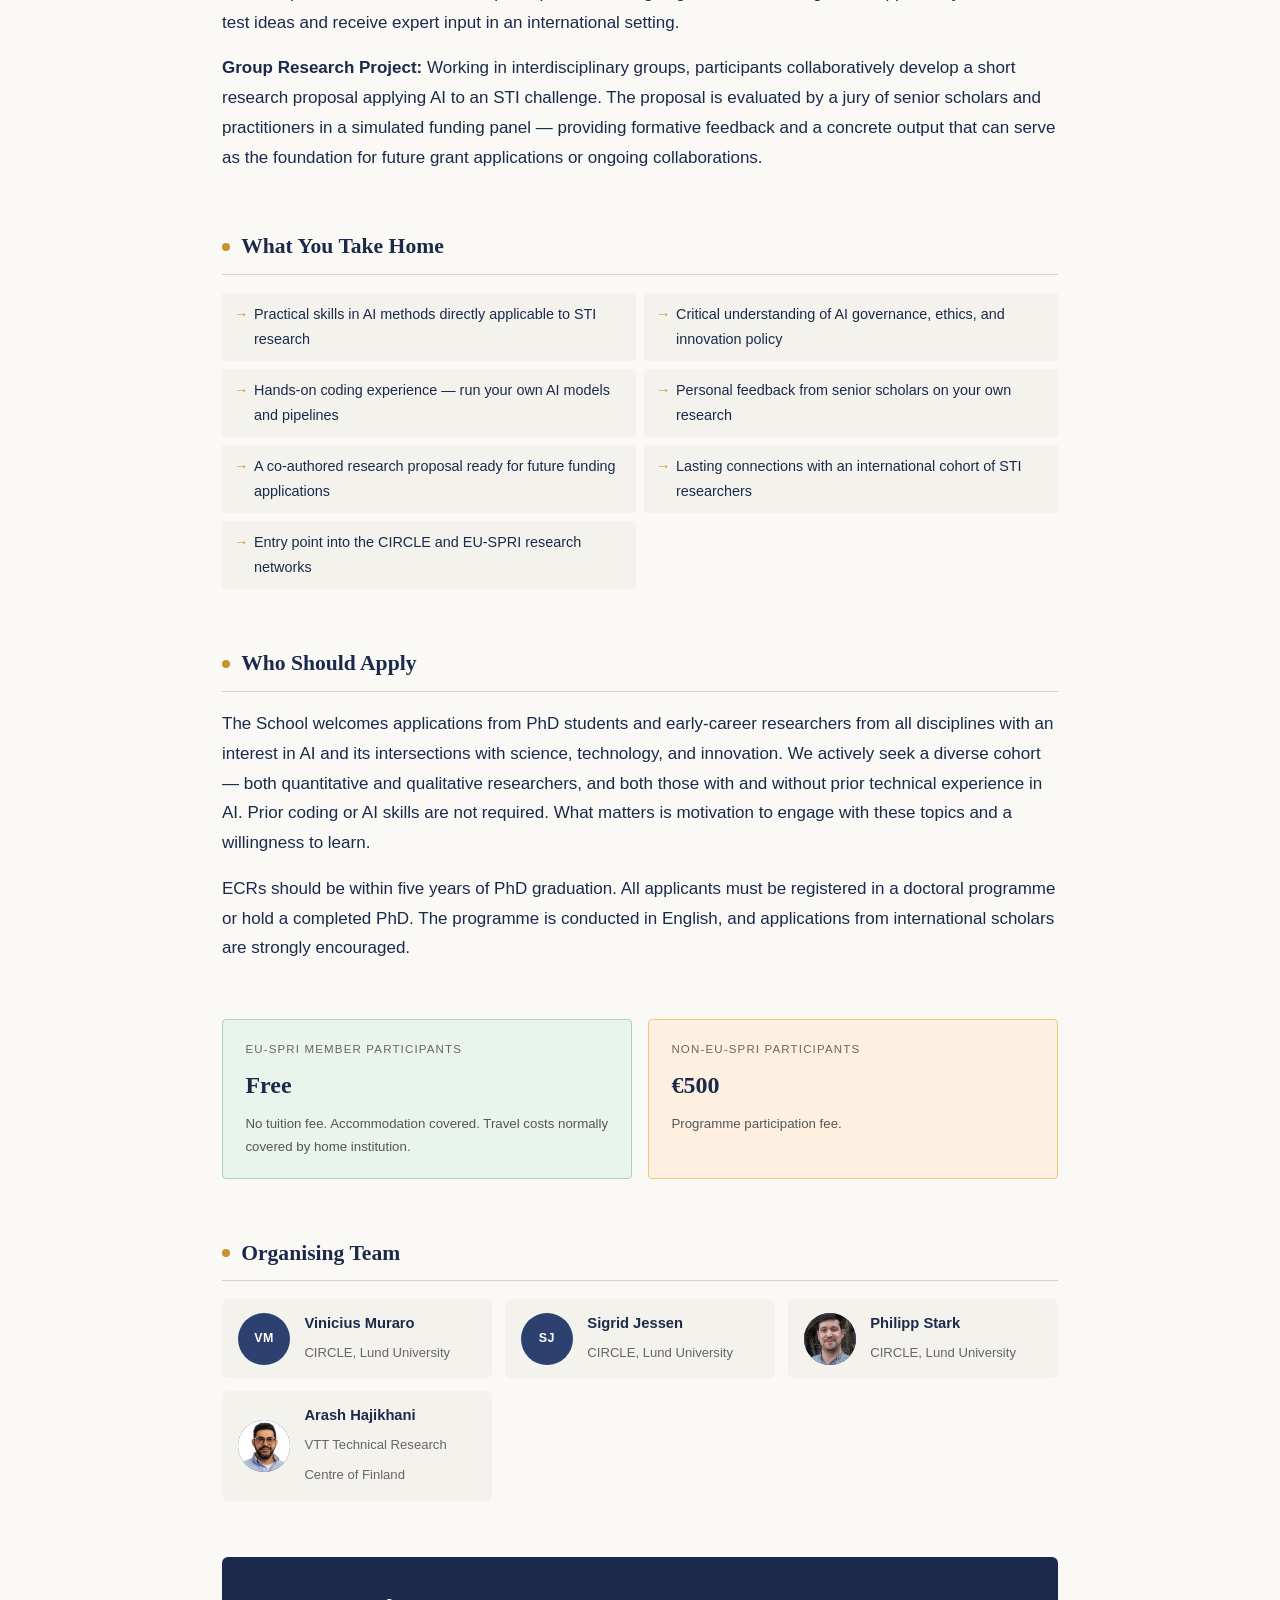
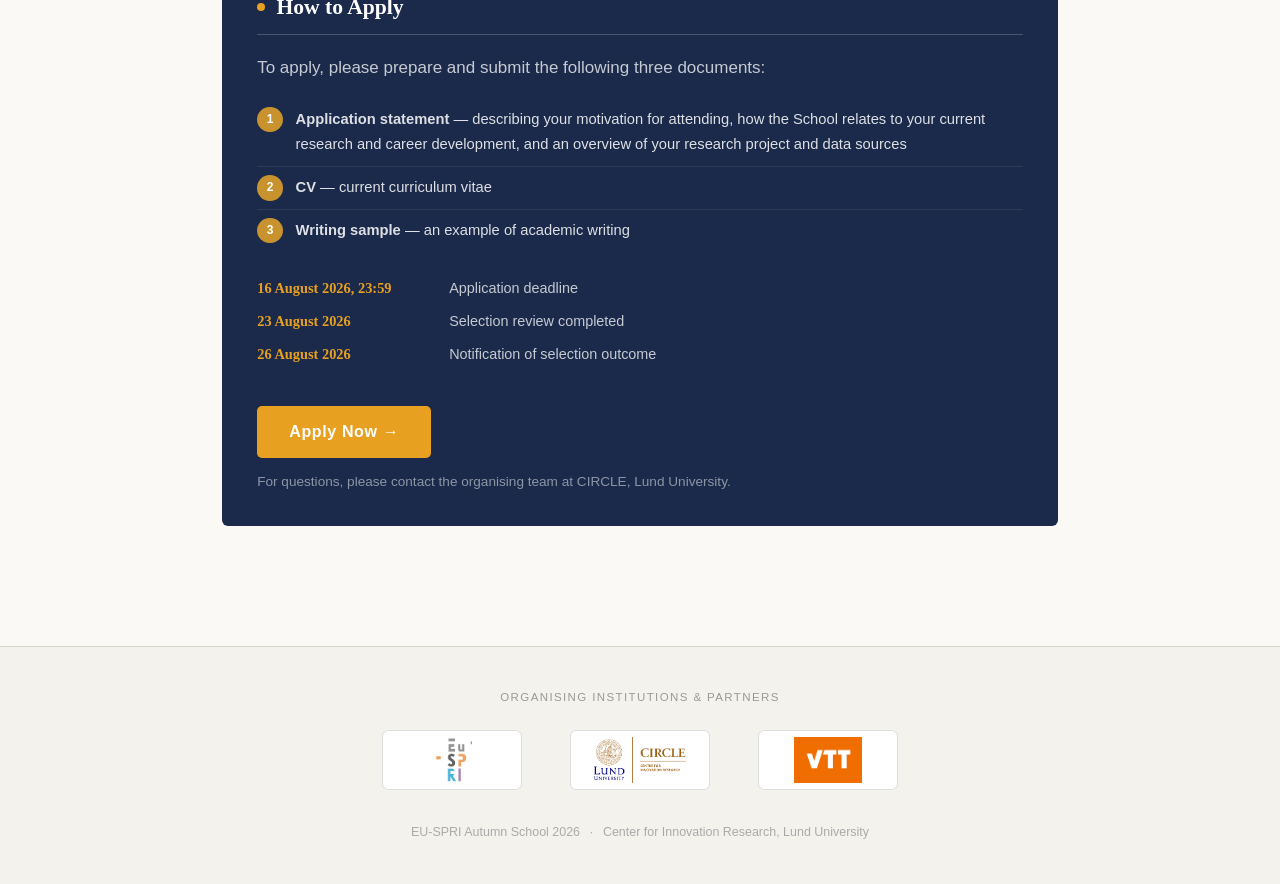
==== commit cf6fbdcb: "updated profiles" ====
--- a/index.html
+++ b/index.html
@@ -808,8 +808,8 @@
         </div>
         <div class="team-bio-popup">
           <p class="bio-name">Philipp Stark</p>
-          <p class="bio-text">Researcher and Postdoctoral Fellow at the Department of Human Geography, Lund University, 
-            and member of CIRCLE. Founder and manager of the Hägerstrand Lab, a computational research infrastructure supporting AI-driven social 
+          <p class="bio-text">Dr. rer. nat. Philipp Stark is a Postdoctoral Fellow at the Department of Human Geography, Lund University, 
+            and member of CIRCLE. Co-founder and manager of the Hägerstrand Lab, a computational research infrastructure supporting AI-driven social 
             science research. His work combines machine learning, representation learning, and causal AI with large-scale administrative and 
             geospatial data to model labor markets, mobility, human capital, and broader human-driven social systems.</p>
         </div>
@@ -826,7 +826,14 @@
         </div>
         <div class="team-bio-popup">
           <p class="bio-name">Arash Hajikhani</p>
-          <p class="bio-text">Researcher at VTT Technical Research Centre of Finland, specialising in AI, data science, and innovation analytics applied to science and technology policy.</p>
+          <p class="bio-text">Dr. Arash Hajikhani is a Research Professor at VTT Technical Research Centre of Finland and 
+            Adjunct Professor at LUT University, specializing in artificial intelligence, innovation studies, and technology 
+            foresight. His work focuses on combining AI, large language models, knowledge graphs, and data-driven methods to 
+            support research, innovation, and policy intelligence. He has led and contributed to numerous European and 
+            international projects on AI, science and technology policy, and digital transformation. Arash actively collaborates 
+            with academia, industry, and policymakers, and regularly speaks at international conferences and workshops on the 
+            responsible and practical integration of AI into research and innovation processes. He was one of the organizers 
+            of the Artificial Intelligence for Science, Technology, and Innovation Policy (AI4STIP) winter school.</p>
         </div>
       </li>
 
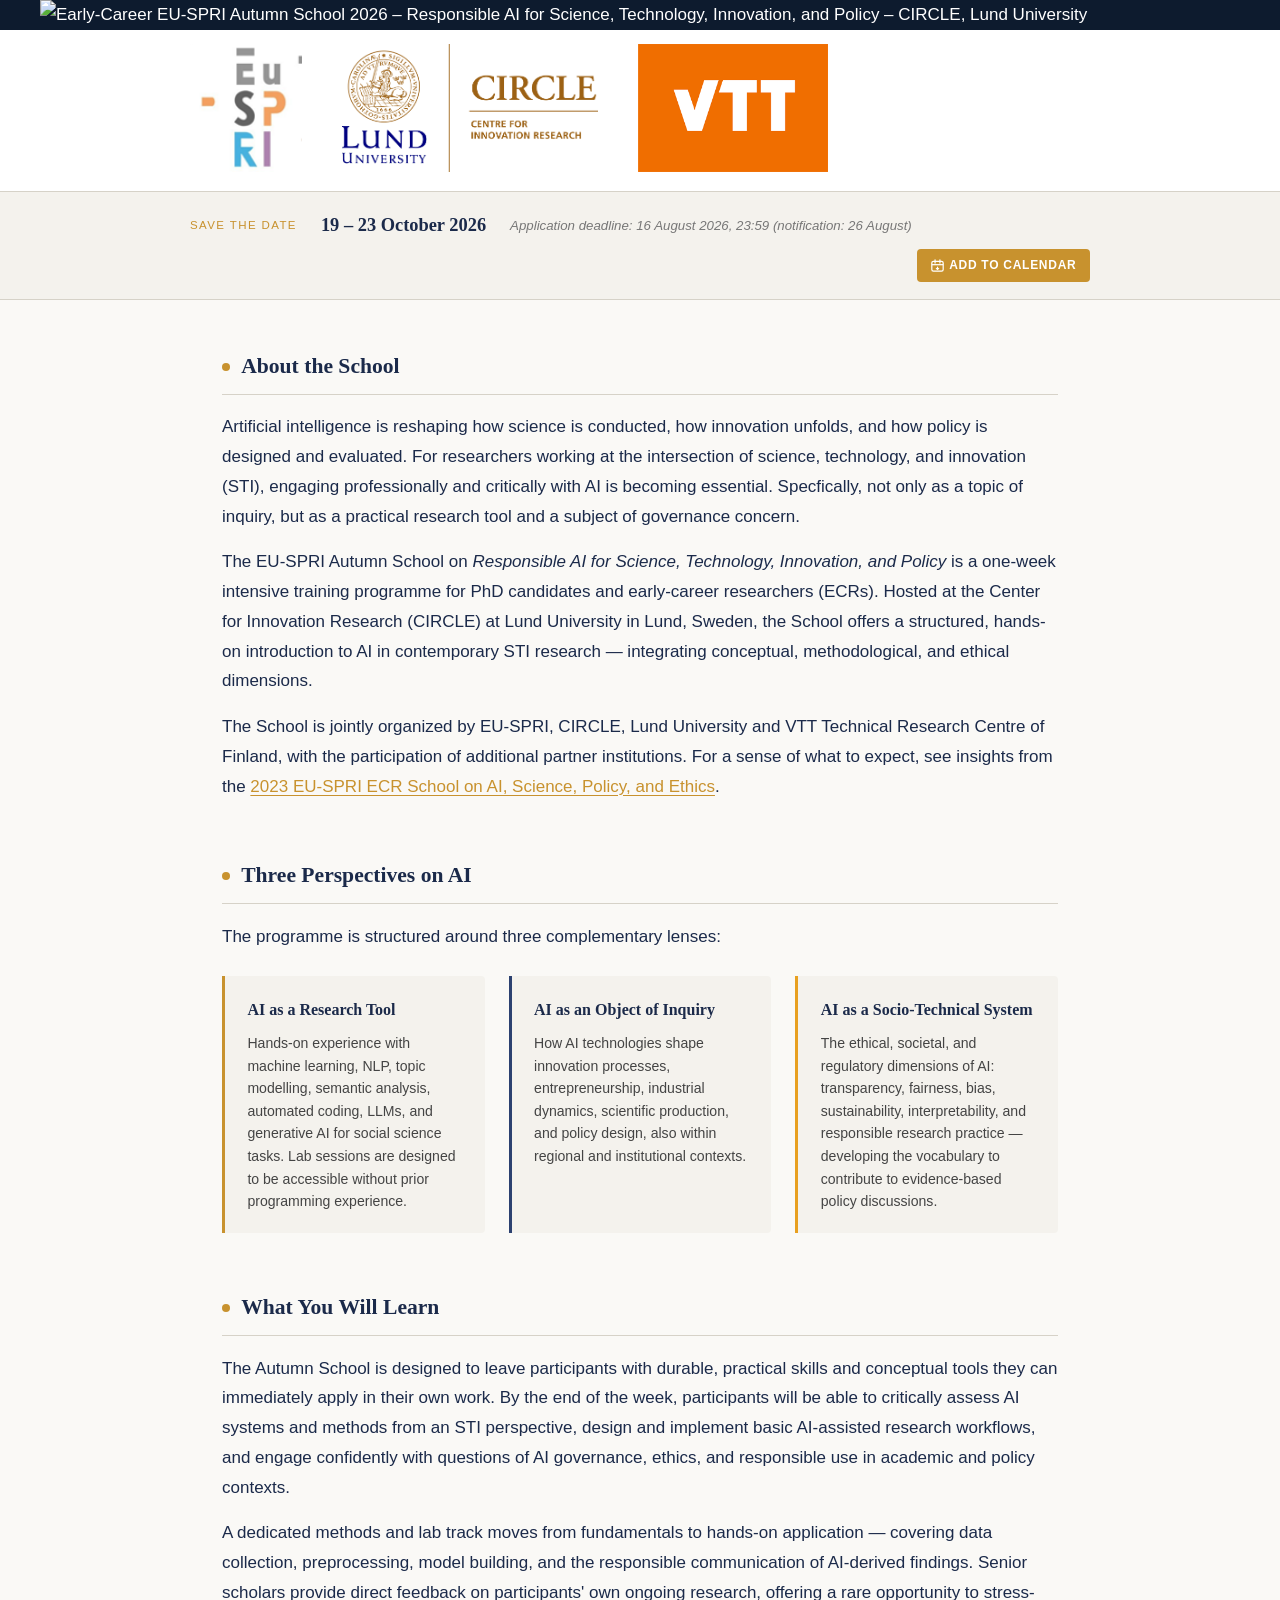
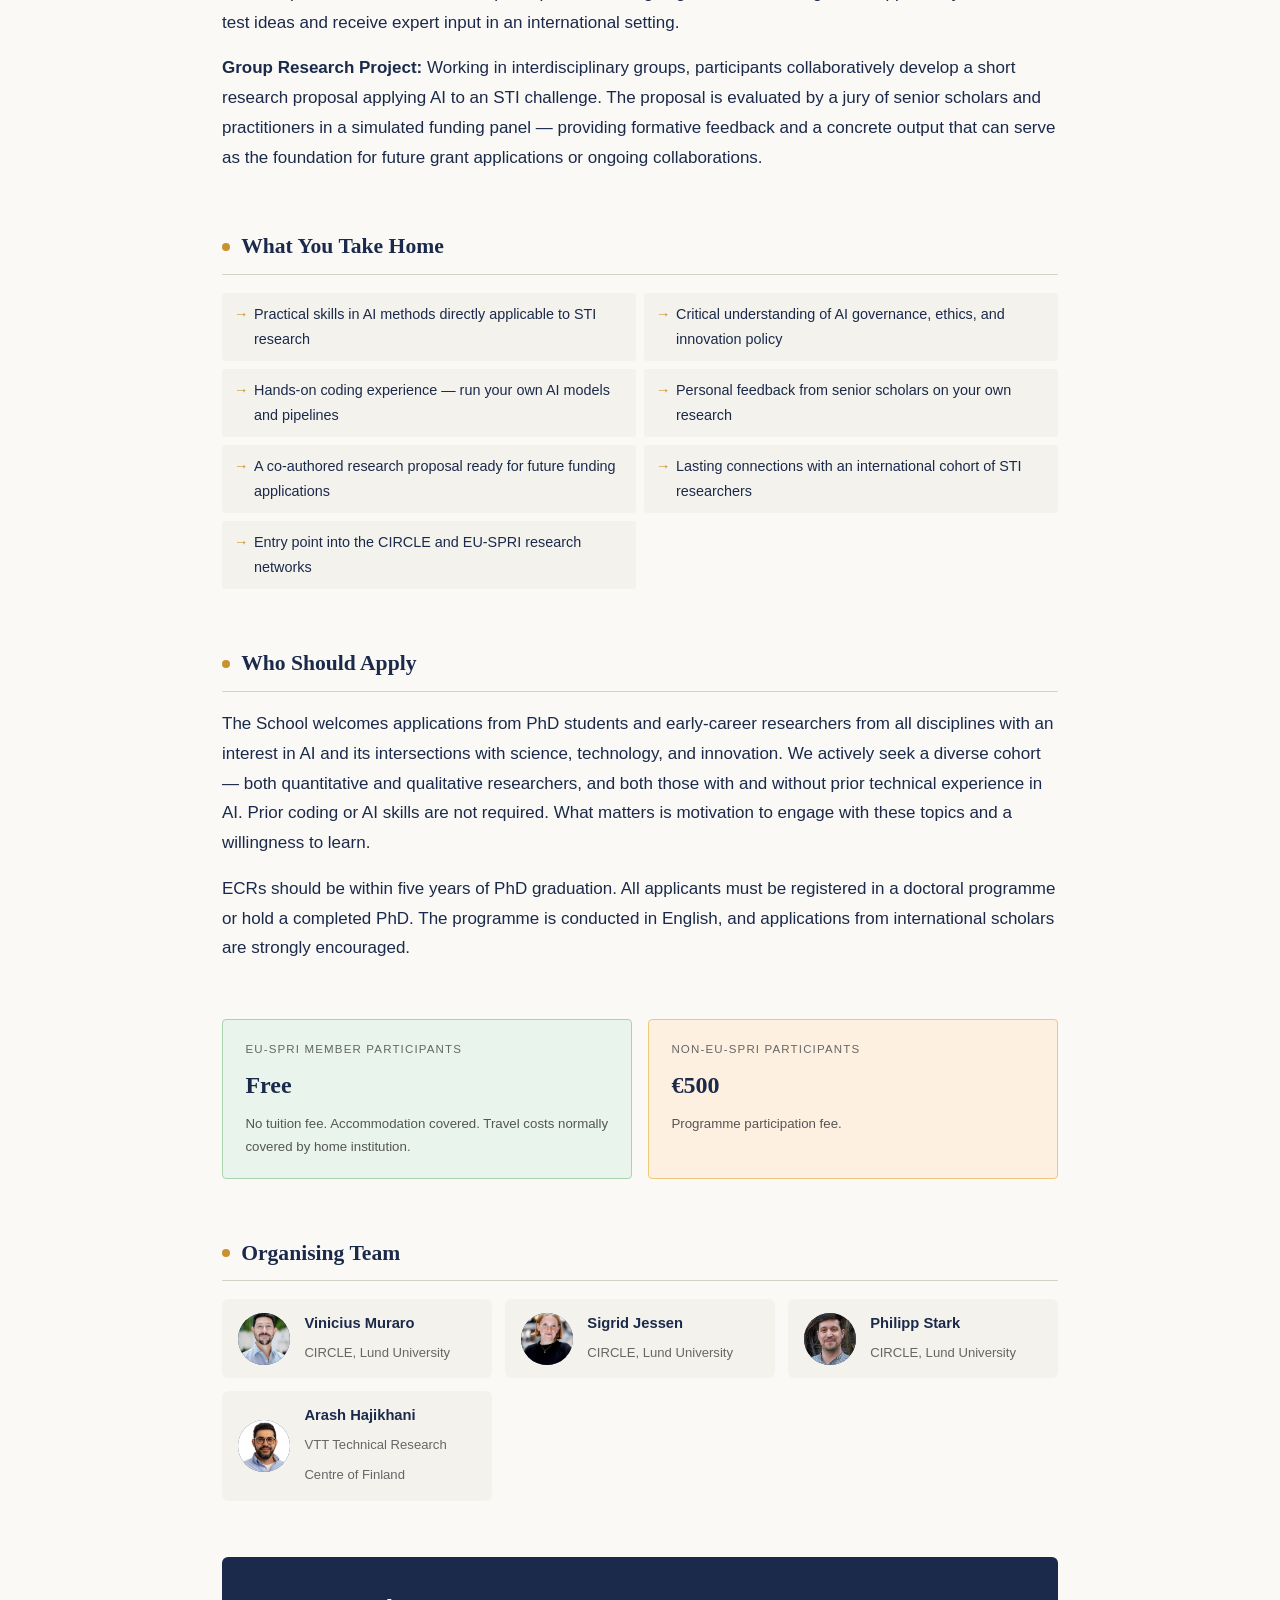
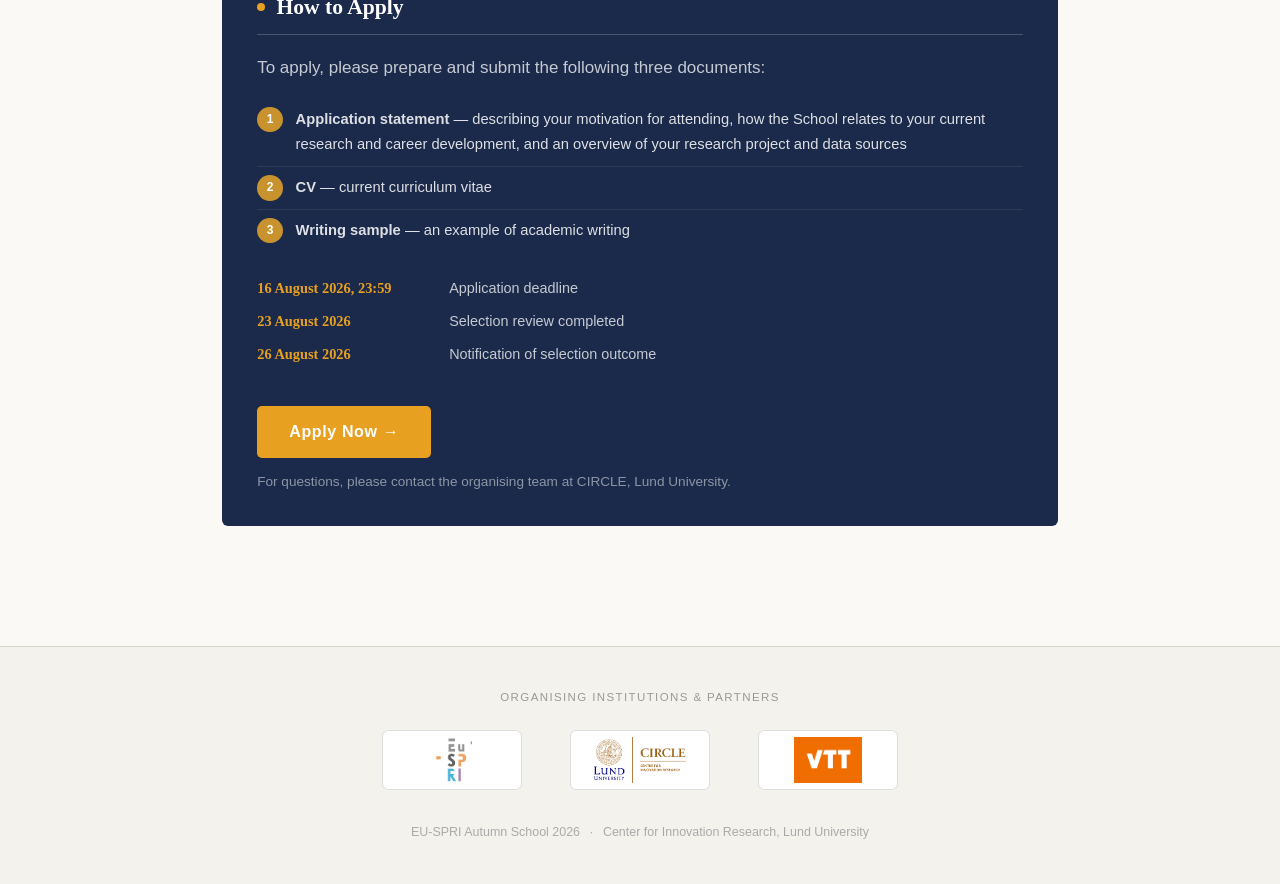
==== commit 523709d4: "profile" ====
--- a/index.html
+++ b/index.html
@@ -315,7 +315,7 @@
       bottom: calc(100% + 10px);
       left: 0;
       z-index: 20;
-      width: 290px;
+      width: 360px;
       background: #fff;
       border: 1px solid var(--rule);
       border-radius: 8px;
@@ -324,7 +324,7 @@
       opacity: 0;
       pointer-events: none;
       transform: translateY(6px);
-      transition: opacity .17s ease, transform .17s ease;
+      transition: opacity .2s ease, transform .2s ease;
     }
     .team-bio-popup::after {
       content: '';
@@ -335,10 +335,14 @@
       border-top-color: #fff;
       filter: drop-shadow(0 2px 2px rgba(0,0,0,.08));
     }
-    .team-card:hover .team-bio-popup {
+    .team-bio-popup.is-visible {
       opacity: 1;
       pointer-events: auto;
       transform: translateY(0);
+    }
+    .team-bio-popup .bio-text a {
+      color: var(--accent);
+      text-underline-offset: .15em;
     }
     .team-bio-popup .bio-name {
       font-family: var(--serif);
@@ -811,7 +815,7 @@
           <p class="bio-text">Dr. rer. nat. Philipp Stark is a Postdoctoral Fellow at the Department of Human Geography, Lund University, 
             and member of CIRCLE. Co-founder and manager of the Hägerstrand Lab, a computational research infrastructure supporting AI-driven social 
             science research. His work combines machine learning, representation learning, and causal AI with large-scale administrative and 
-            geospatial data to model labor markets, mobility, human capital, and broader human-driven social systems.</p>
+            geospatial data to model labor markets, mobility, human capital, and broader human-driven social systems. More on <a href="https://philippstark.github.io/NotJustPhil/" target="_blank" rel="noopener">philippstark.github.io/NotJustPhil</a></p>
         </div>
       </li>
 
@@ -912,4 +916,17 @@
 
 
 
+<script>
+  document.querySelectorAll('.team-card').forEach(function(card) {
+    var popup = card.querySelector('.team-bio-popup');
+    if (!popup) return;
+    var timer;
+    function show() { clearTimeout(timer); popup.classList.add('is-visible'); }
+    function hide() { timer = setTimeout(function() { popup.classList.remove('is-visible'); }, 120); }
+    card.addEventListener('mouseenter', show);
+    card.addEventListener('mouseleave', hide);
+    popup.addEventListener('mouseenter', show);
+    popup.addEventListener('mouseleave', hide);
+  });
+</script>
 </body></html>
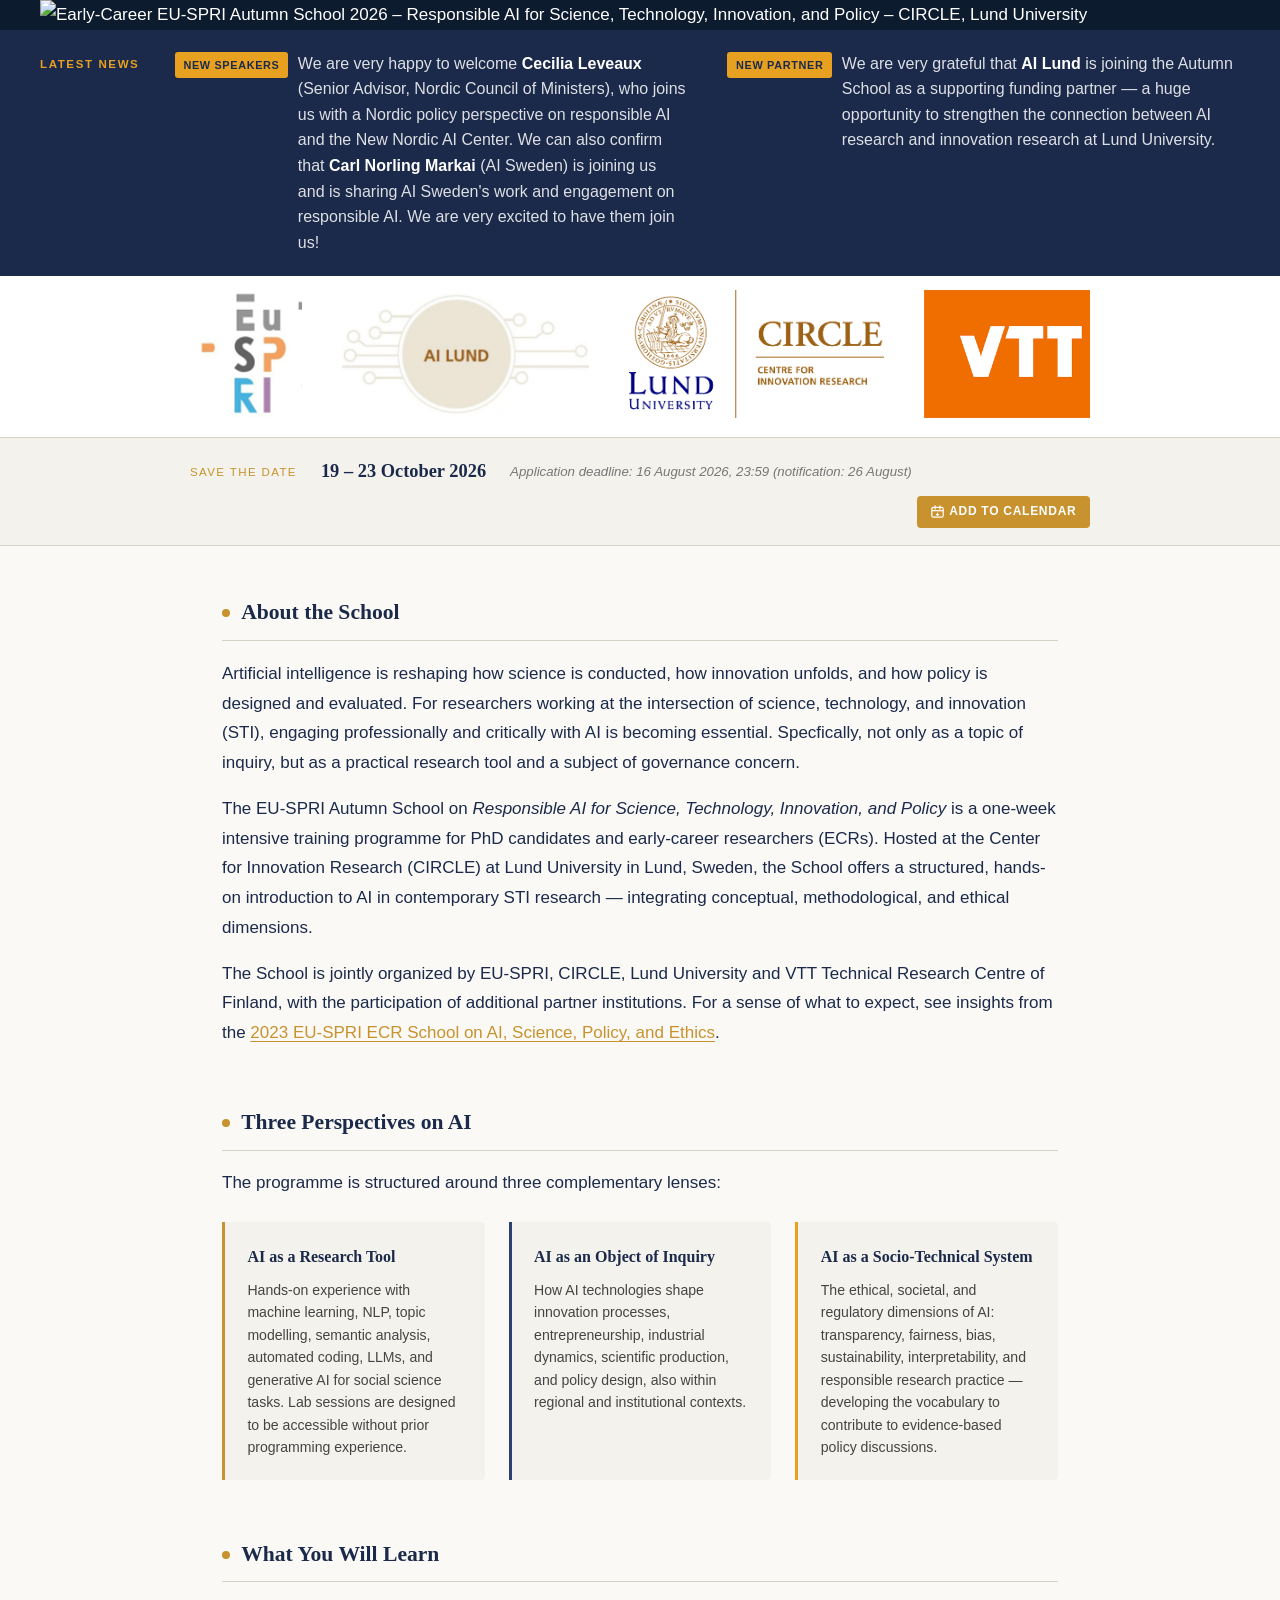
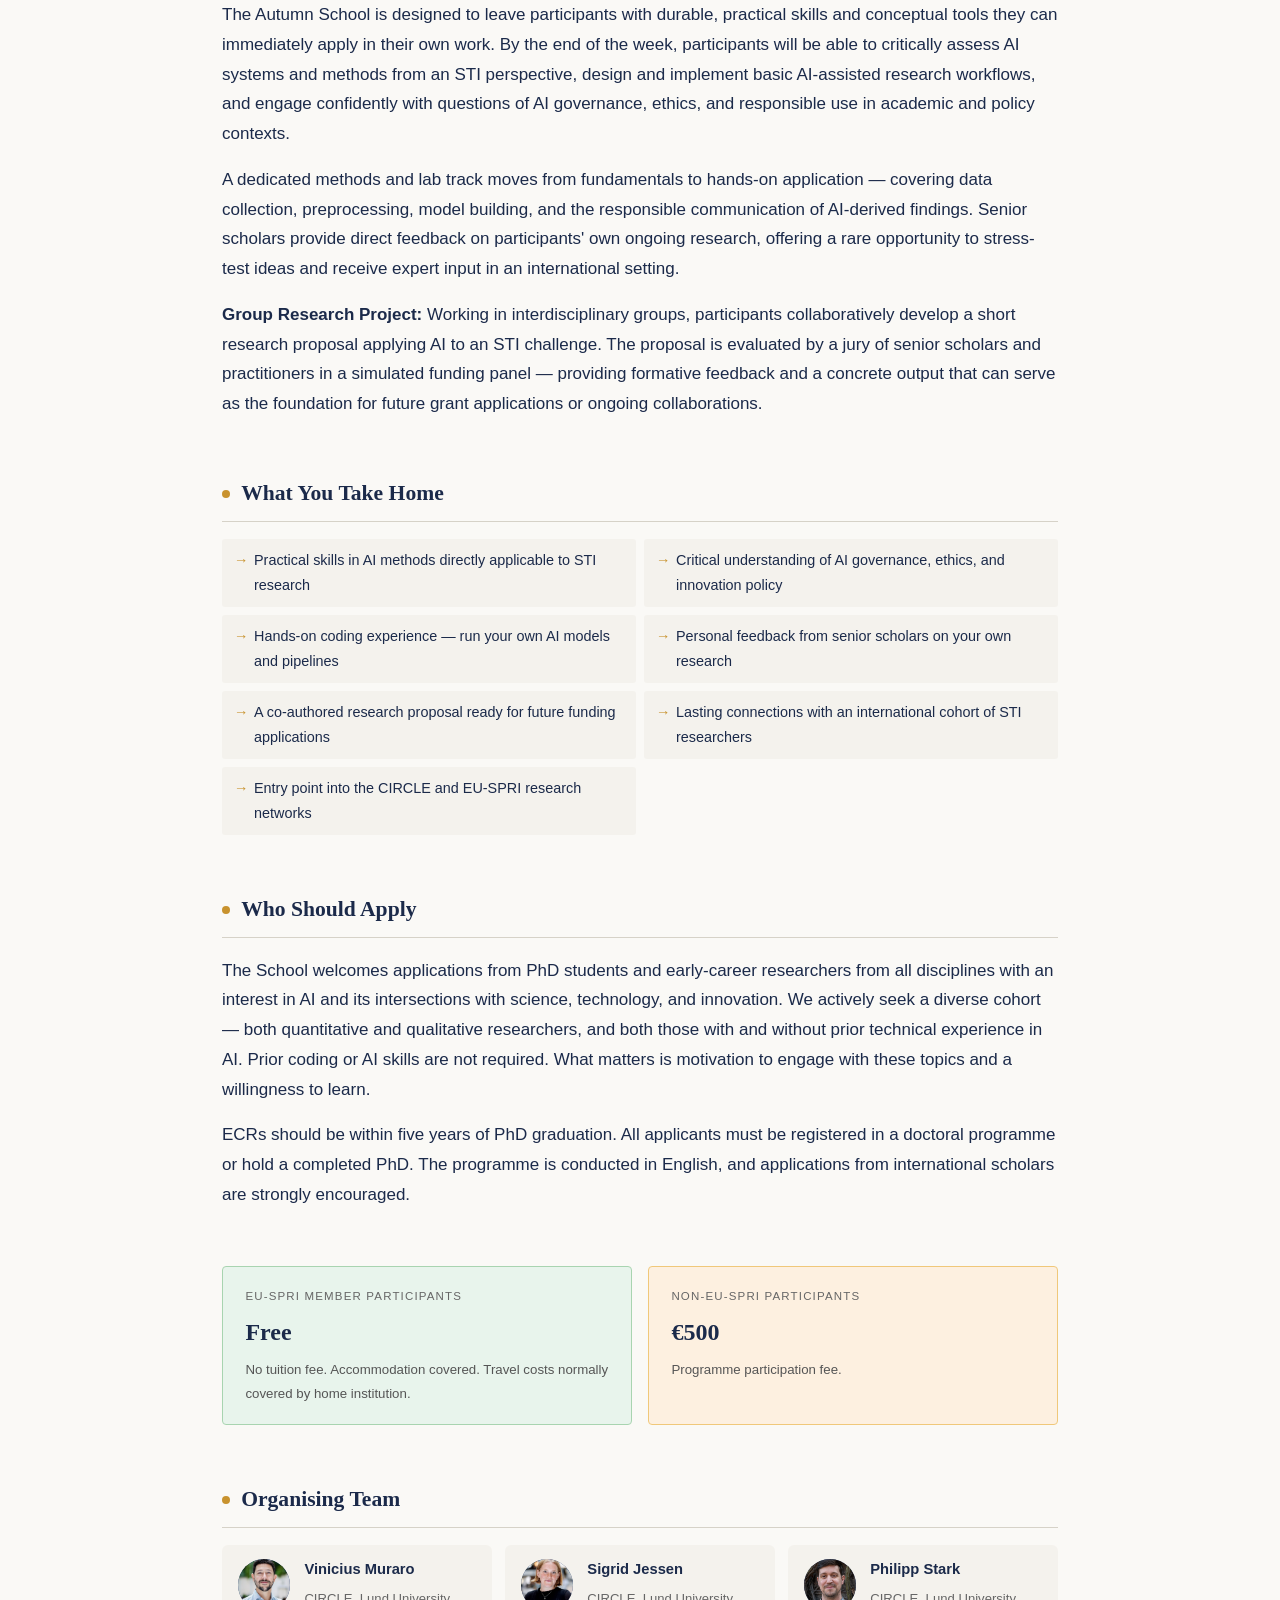
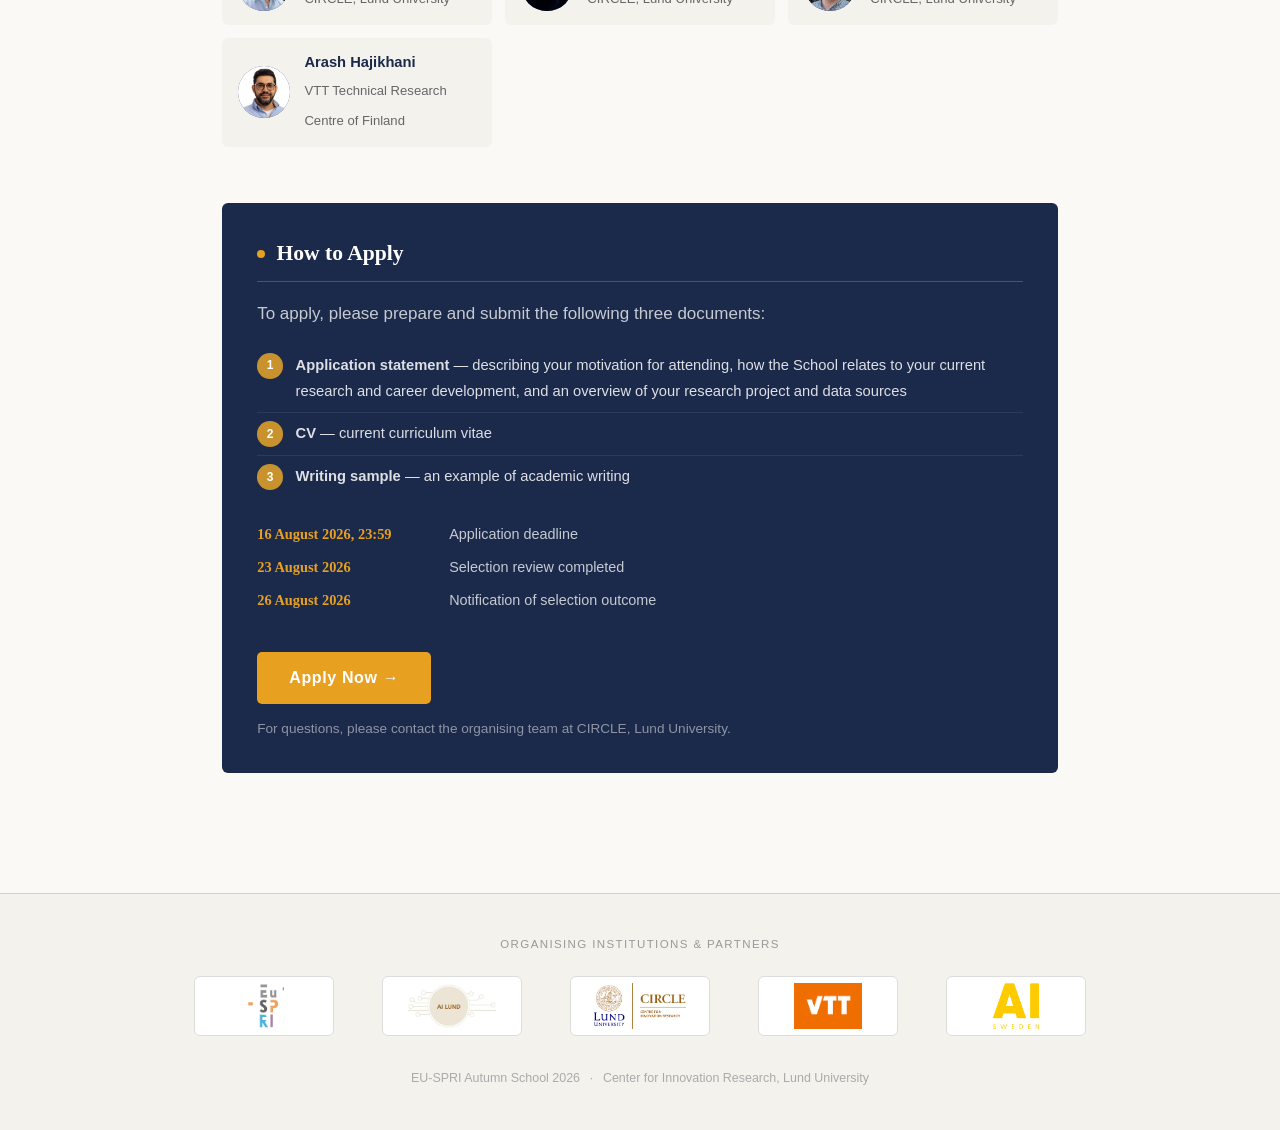
==== commit be119639: "latest news" ====
--- a/index.html
+++ b/index.html
@@ -417,6 +417,66 @@
       color: #aaa;
     }
 
+    /* ── NEWS / ANNOUNCEMENT BANNER ── */
+    .news-banner {
+      background: var(--ink);
+      color: #fff;
+      padding: 1.3rem 2rem;
+    }
+    .news-banner-inner {
+      max-width: 1200px;
+      margin: 0 auto;
+      display: flex;
+      flex-wrap: wrap;
+      align-items: flex-start;
+      gap: .8rem 2.2rem;
+    }
+    .news-banner-label {
+      font-size: .72rem;
+      text-transform: uppercase;
+      letter-spacing: .14em;
+      font-weight: 600;
+      color: var(--accent2);
+      white-space: nowrap;
+      padding-top: .2rem;
+      flex-shrink: 0;
+    }
+    .news-banner-items {
+      display: flex;
+      flex-wrap: wrap;
+      gap: 1rem 2.5rem;
+      flex: 1;
+    }
+    .news-banner-item {
+      display: flex;
+      align-items: baseline;
+      gap: .6rem;
+      min-width: 260px;
+      flex: 1 1 320px;
+    }
+    .nb-tag {
+      flex-shrink: 0;
+      font-size: .68rem;
+      text-transform: uppercase;
+      letter-spacing: .06em;
+      font-weight: 700;
+      color: var(--ink);
+      background: var(--accent2);
+      padding: .2rem .55rem;
+      border-radius: 3px;
+      white-space: nowrap;
+    }
+    .news-banner-item p {
+      margin: 0;
+      font-size: 1rem;
+      line-height: 1.6;
+      color: rgba(255,255,255,.85);
+    }
+    .news-banner-item p strong { color: #fff; }
+    @media (max-width: 700px) {
+      .news-banner-inner { flex-direction: column; }
+    }
+
     /* ── LOGO STRIP ── */
     .logo-strip {
       background: #fff;
@@ -448,6 +508,14 @@
       object-fit: contain;
       flex-shrink: 0;
       display: block;
+    }
+    .logo-strip-placeholder {
+      font-family: var(--serif);
+      font-weight: 600;
+      font-size: 1.1rem;
+      color: var(--mid);
+      white-space: nowrap;
+      flex-shrink: 0;
     }
 
     /* ── CALENDAR DOWNLOAD BUTTON ── */
@@ -610,12 +678,31 @@
   </div>
 </header>
 
+<!-- ═══════════════════════════════════ NEWS / ANNOUNCEMENTS ═══════════════════════════════════ -->
+<div class="news-banner">
+  <div class="news-banner-inner">
+    <span class="news-banner-label">Latest News</span>
+    <div class="news-banner-items">
+      <div class="news-banner-item">
+        <span class="nb-tag">New Speakers</span>
+        <p>We are very happy to welcome <strong>Cecilia Leveaux</strong> (Senior Advisor, Nordic Council of Ministers), who joins us with a Nordic policy perspective on responsible AI and the New Nordic AI Center. We can also confirm that <strong>Carl Norling Markai</strong> (AI Sweden) is joining us and is sharing AI Sweden's work and engagement on responsible AI. We are very excited to have them join us!</p>
+      </div>
+      <div class="news-banner-item">
+        <span class="nb-tag">New Partner</span>
+        <p>We are very grateful that <strong>AI Lund</strong> is joining the Autumn School as a supporting funding partner — a huge opportunity to strengthen the connection between AI research and innovation research at Lund University.</p>
+      </div>
+    </div>
+  </div>
+</div>
+
 <!-- ═══════════════════════════════════ LOGO STRIP ═══════════════════════════════════ -->
 <div class="logo-strip">
   <div class="logo-strip-scroll">
     <img src="logo-euspri.png" alt="EU-SPRI">
+    <img src="logo-ai-lund.png" alt="AI Lund" class="logo-fallback" data-fallback-text="AI Lund" data-fallback-class="logo-strip-placeholder">
     <img src="logo-circle-lu.png" alt="CIRCLE, Lund University">
     <img src="logo-VTT_Orange.png" alt="VTT Technical Research Centre of Finland">
+    <img src="logo-ai-sweden.png" alt="AI Sweden" class="logo-fallback" data-fallback-text="AI Sweden" data-fallback-class="logo-strip-placeholder">
   </div>
 </div>
 
@@ -782,7 +869,13 @@
         </div>
         <div class="team-bio-popup">
           <p class="bio-name">Vinicius Muraro</p>
-          <p class="bio-text">Researcher at the Centre for Innovation Research (CIRCLE), Lund University. His work focuses on science, technology, and innovation studies, with a particular interest in AI-driven research methods.</p>
+          <p class="bio-text">Vinicius Muraro is a Postdoctoral Researcher at Lund University, 
+            affiliated with the Innovation Division at the Faculty of Engineering (LTH), 
+            the Centre for Innovation Research (CIRCLE), and the Sparbanken Skåne Centre 
+            for Sustainable Enterprising (SSCEN). His work sits at the intersection of Innovation 
+            Studies, Science of Science, Research Policy, and Sustainability. He is particularly 
+            interested in how AI affect knowledge production, innovation systems, and sustainability 
+            transitions, using computational and quantitative methods.</p>
         </div>
       </li>
 
@@ -797,7 +890,11 @@
         </div>
         <div class="team-bio-popup">
           <p class="bio-name">Sigrid Jessen</p>
-          <p class="bio-text">Researcher at the Centre for Innovation Research (CIRCLE), Lund University, contributing to the design and coordination of the EU-SPRI Autumn School programme.</p>
+          <p class="bio-text">Dr. Sigrid Jessen is a postdoctoral researcher at the Centre for Innovation Research (CIRCLE), 
+            Lund University. She has a background in Innovation Studies and Economic Geography. 
+            Sigrid specializes in the literature on the geography of innovation, with a particular emphasis on 
+            Artificial Intelligence, as well as on spatial variations in the diffusion of innovation and its potential 
+            consequences for individuals, firms, and society as a whole.</p>
         </div>
       </li>
 
@@ -899,12 +996,20 @@
         <img src="logo-euspri.png" alt="EU-SPRI" style="display: block;">
       </a>
 
+      <a href="https://www.ai.lu.se" target="_blank" rel="noopener" class="sponsor-logo-slot">
+        <img src="logo-ai-lund.png" alt="AI Lund" class="logo-fallback" data-fallback-text="AI LUND" data-fallback-class="sponsor-logo-slot-placeholder">
+      </a>
+
       <a href="https://www.lu.se/circle" target="_blank" rel="noopener" class="sponsor-logo-slot">
         <img src="logo-circle-lu.png" alt="CIRCLE, Lund University" style="display: block;">
       </a>
 
       <a href="https://www.vttresearch.com" target="_blank" rel="noopener" class="sponsor-logo-slot">
         <img src="logo-VTT_Orange.png" alt="VTT Technical Research Centre of Finland" style="display: block;">
+      </a>
+
+      <a href="https://www.ai.se" target="_blank" rel="noopener" class="sponsor-logo-slot">
+        <img src="logo-ai-sweden.png" alt="AI Sweden" class="logo-fallback" data-fallback-text="AI SWEDEN" data-fallback-class="sponsor-logo-slot-placeholder">
       </a>
 
     </div>
@@ -917,6 +1022,14 @@
 
 
 <script>
+  document.querySelectorAll('img.logo-fallback').forEach(function(img) {
+    img.addEventListener('error', function() {
+      var span = document.createElement('span');
+      span.className = img.dataset.fallbackClass;
+      span.textContent = img.dataset.fallbackText;
+      img.replaceWith(span);
+    });
+  });
   document.querySelectorAll('.team-card').forEach(function(card) {
     var popup = card.querySelector('.team-bio-popup');
     if (!popup) return;
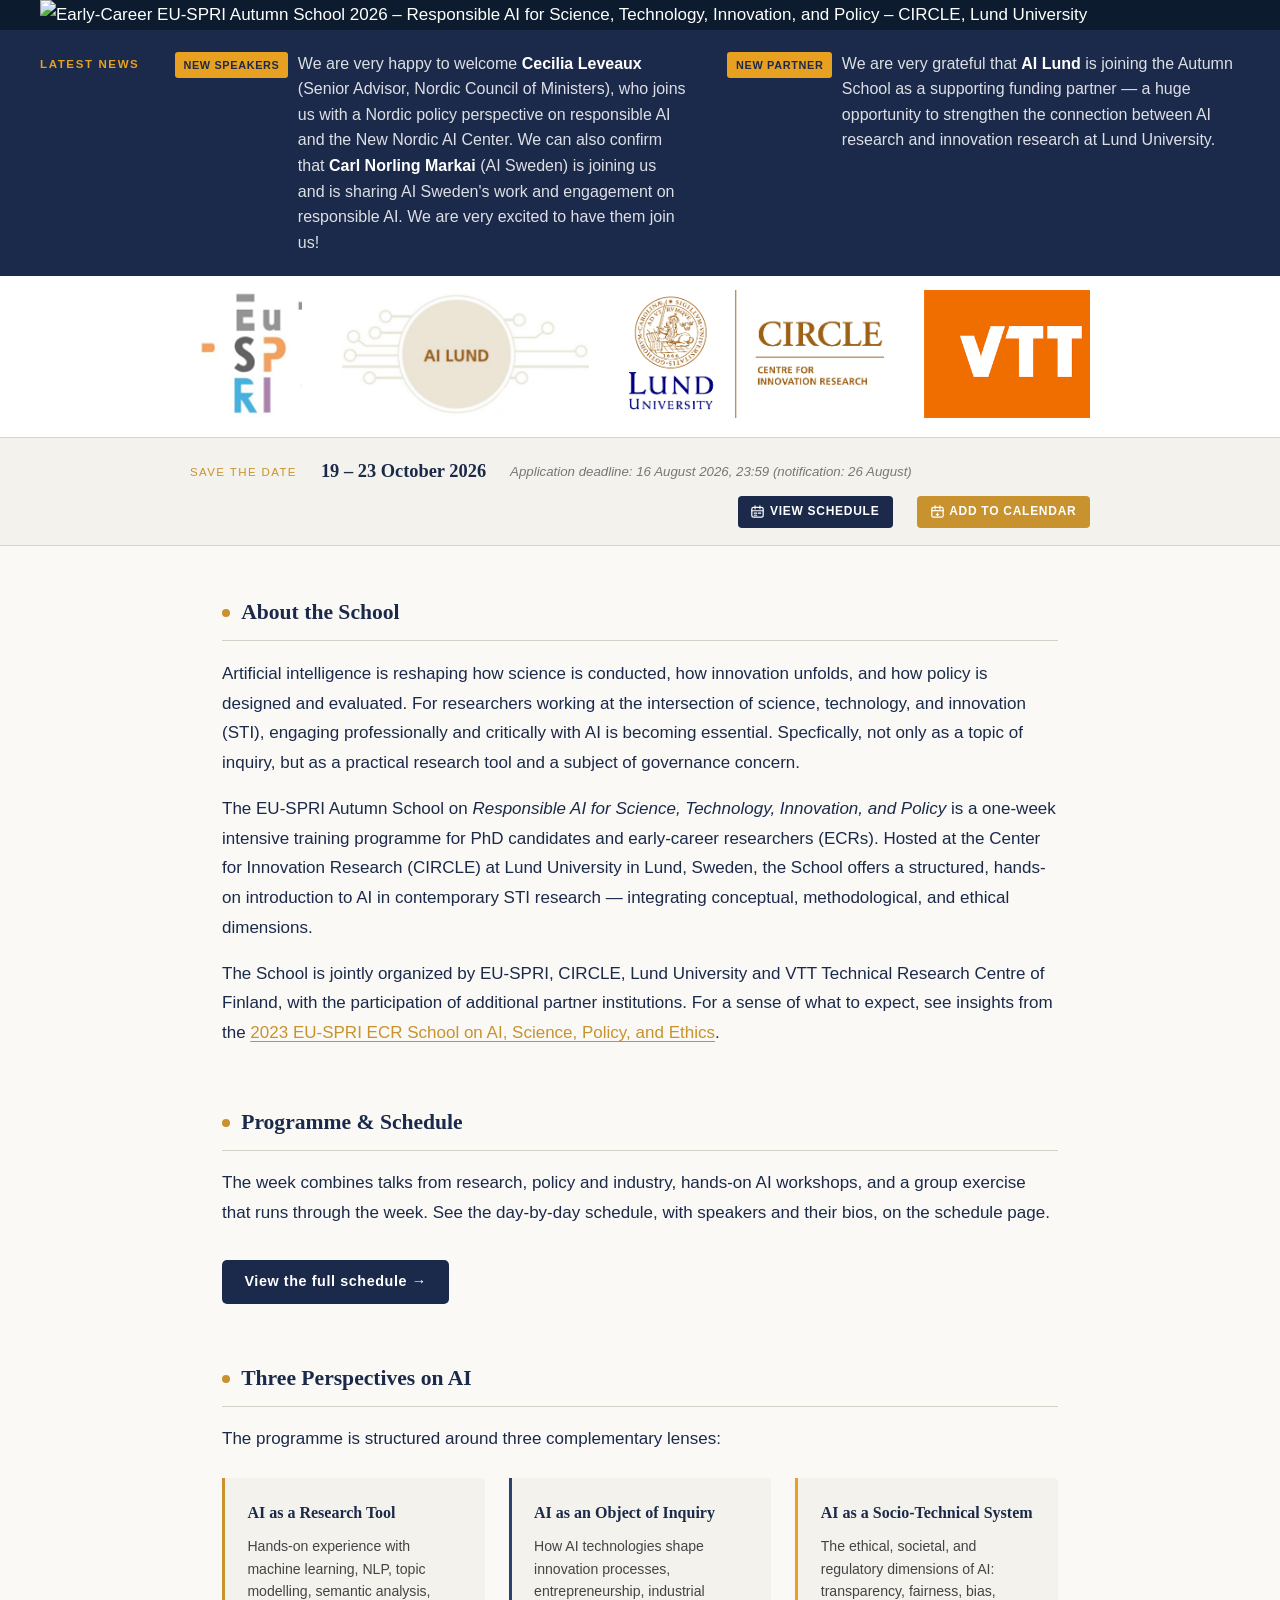
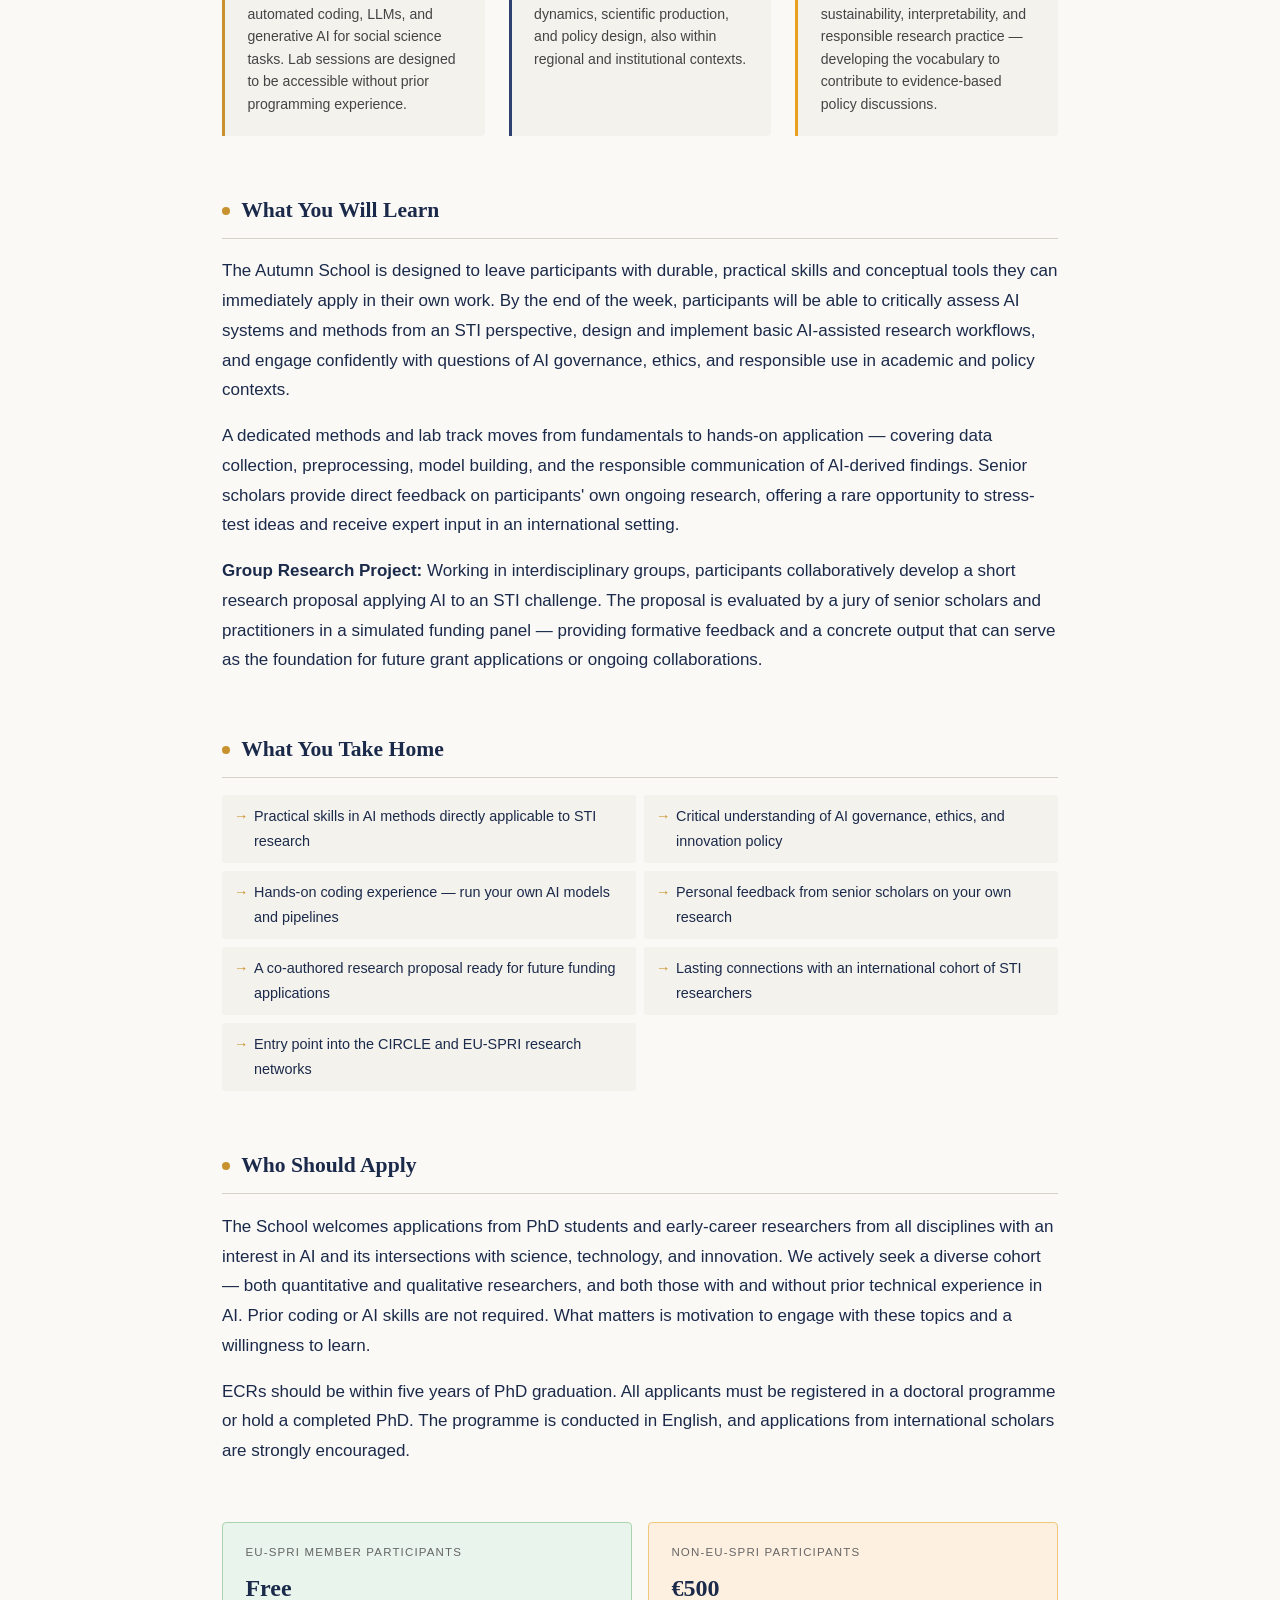
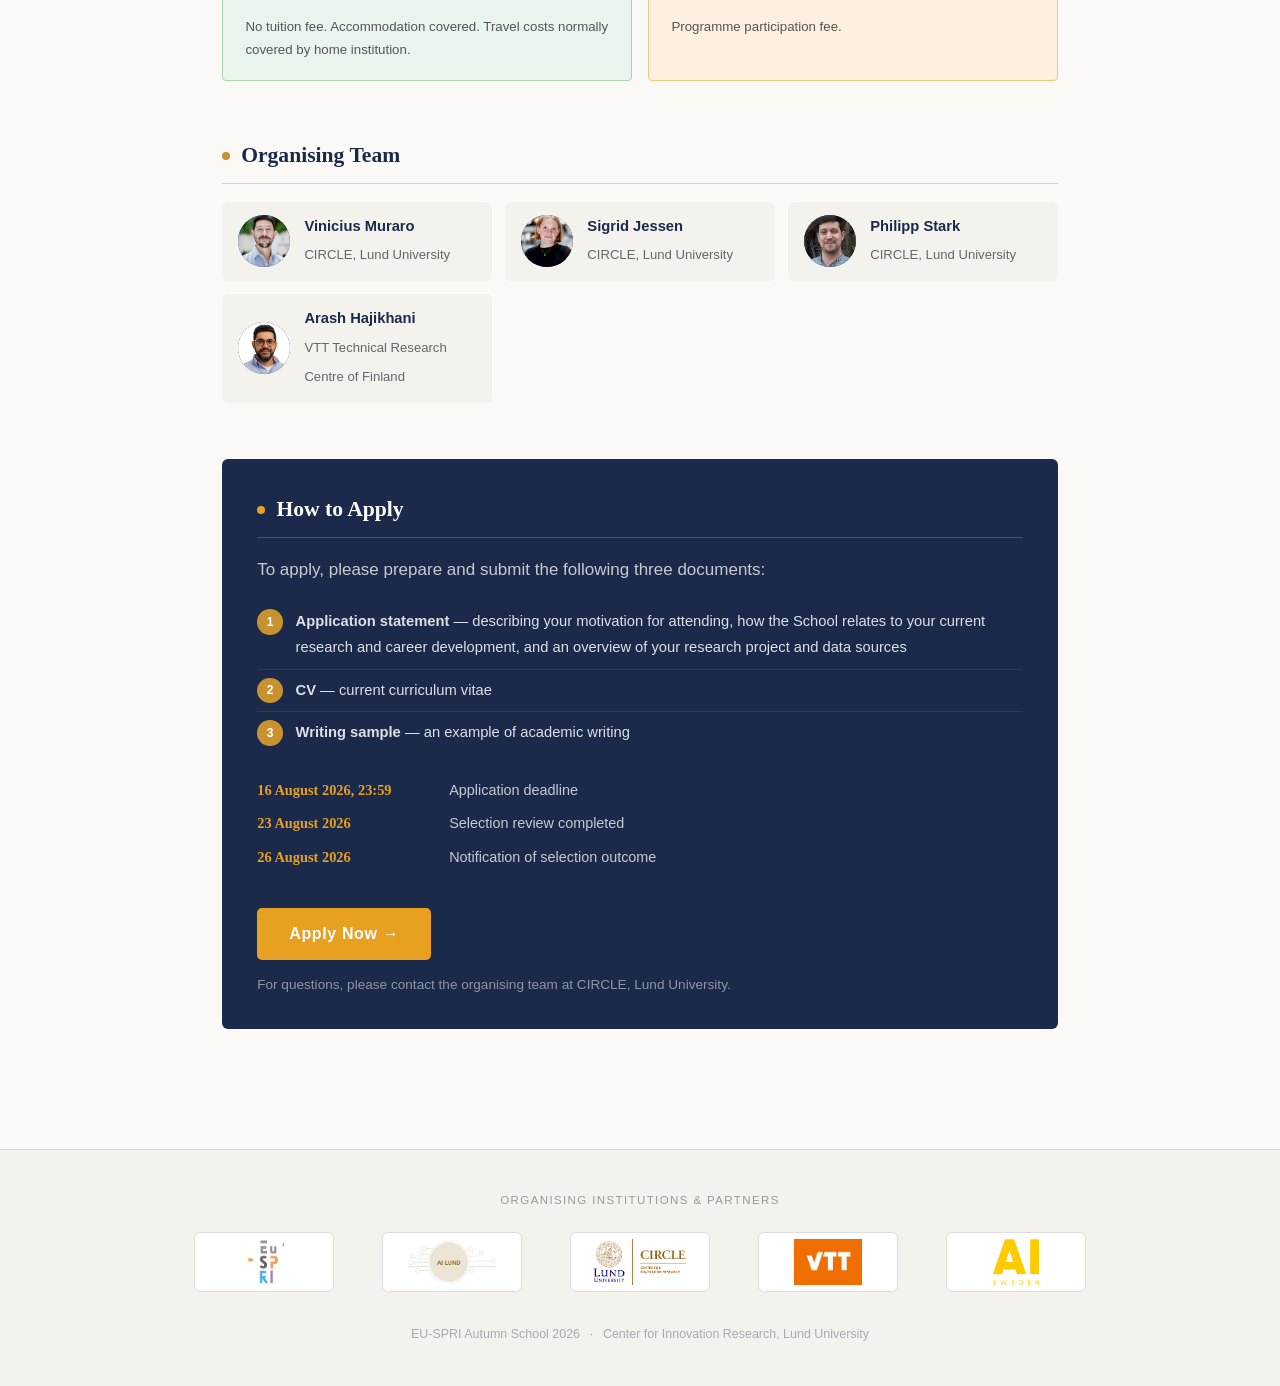
==== commit 154e64dd: "Add schedule page and link it from the main page Co-Authored-By: Claude Opus 5.5 <noreply@anthropic." ====
--- a/index.html
+++ b/index.html
@@ -537,6 +537,14 @@
       white-space: nowrap;
     }
     .std-cal-btn:hover { background: var(--accent2); color: #fff; }
+    .std-sched-btn { background: var(--ink); }
+    .std-sched-btn + .std-cal-btn { margin-left: 0; }
+    .schedule-link-btn {
+      display: inline-block; margin-top: 1rem; padding: .6rem 1.4rem;
+      background: var(--ink); color: #fff; text-decoration: none; font-weight: 600;
+      font-size: .9rem; letter-spacing: .04em; border-radius: 5px; transition: background .2s;
+    }
+    .schedule-link-btn:hover { background: var(--accent); color: #fff; }
     .std-cal-btn svg { flex-shrink: 0; }
 
     /* ── RESPONSIVE ── */
@@ -712,6 +720,13 @@
     <span class="std-label">Save the Date</span>
     <span class="std-dates">19 – 23 October 2026</span>
     <span class="std-note">Application deadline: 16 August 2026, 23:59 (notification: 26 August)</span>
+    <a href="schedule.html" class="std-cal-btn std-sched-btn">
+      <svg width="13" height="13" viewBox="0 0 16 16" fill="none" xmlns="http://www.w3.org/2000/svg">
+        <rect x="1" y="3" width="14" height="12" rx="2" stroke="currentColor" stroke-width="1.5"/>
+        <path d="M1 7h14M5 1v4M11 1v4M4 10h3M9 10h3M4 12.5h3" stroke="currentColor" stroke-width="1.3" stroke-linecap="round"/>
+      </svg>
+      View Schedule
+    </a>
     <a href="autumn-school-2026.ics" download class="std-cal-btn">
       <svg width="13" height="13" viewBox="0 0 16 16" fill="none" xmlns="http://www.w3.org/2000/svg">
         <rect x="1" y="3" width="14" height="12" rx="2" stroke="currentColor" stroke-width="1.5"/>
@@ -750,6 +765,17 @@
       Centre of Finland, with the participation of additional partner institutions.
       For a sense of what to expect, see insights from the <a href="https://euspri-forum.eu/ai4stip-2023-eu-spri-ecr-school-explores-the-intersections-of-ai-science-policy-and-ethics/" target="_blank" rel="noopener" style="color:var(--accent);text-underline-offset:.2em;">2023 EU-SPRI ECR School on AI, Science, Policy, and Ethics</a>.
     </p>
+  </section>
+
+  <!-- PROGRAMME / SCHEDULE -->
+  <section id="schedule">
+    <h2>Programme &amp; Schedule</h2>
+    <p>
+      The week combines talks from research, policy and industry, hands-on AI workshops, and a
+      group exercise that runs through the week. See the day-by-day schedule, with speakers and
+      their bios, on the schedule page.
+    </p>
+    <a href="schedule.html" class="schedule-link-btn">View the full schedule &rarr;</a>
   </section>
 
   <!-- THREE PERSPECTIVES -->
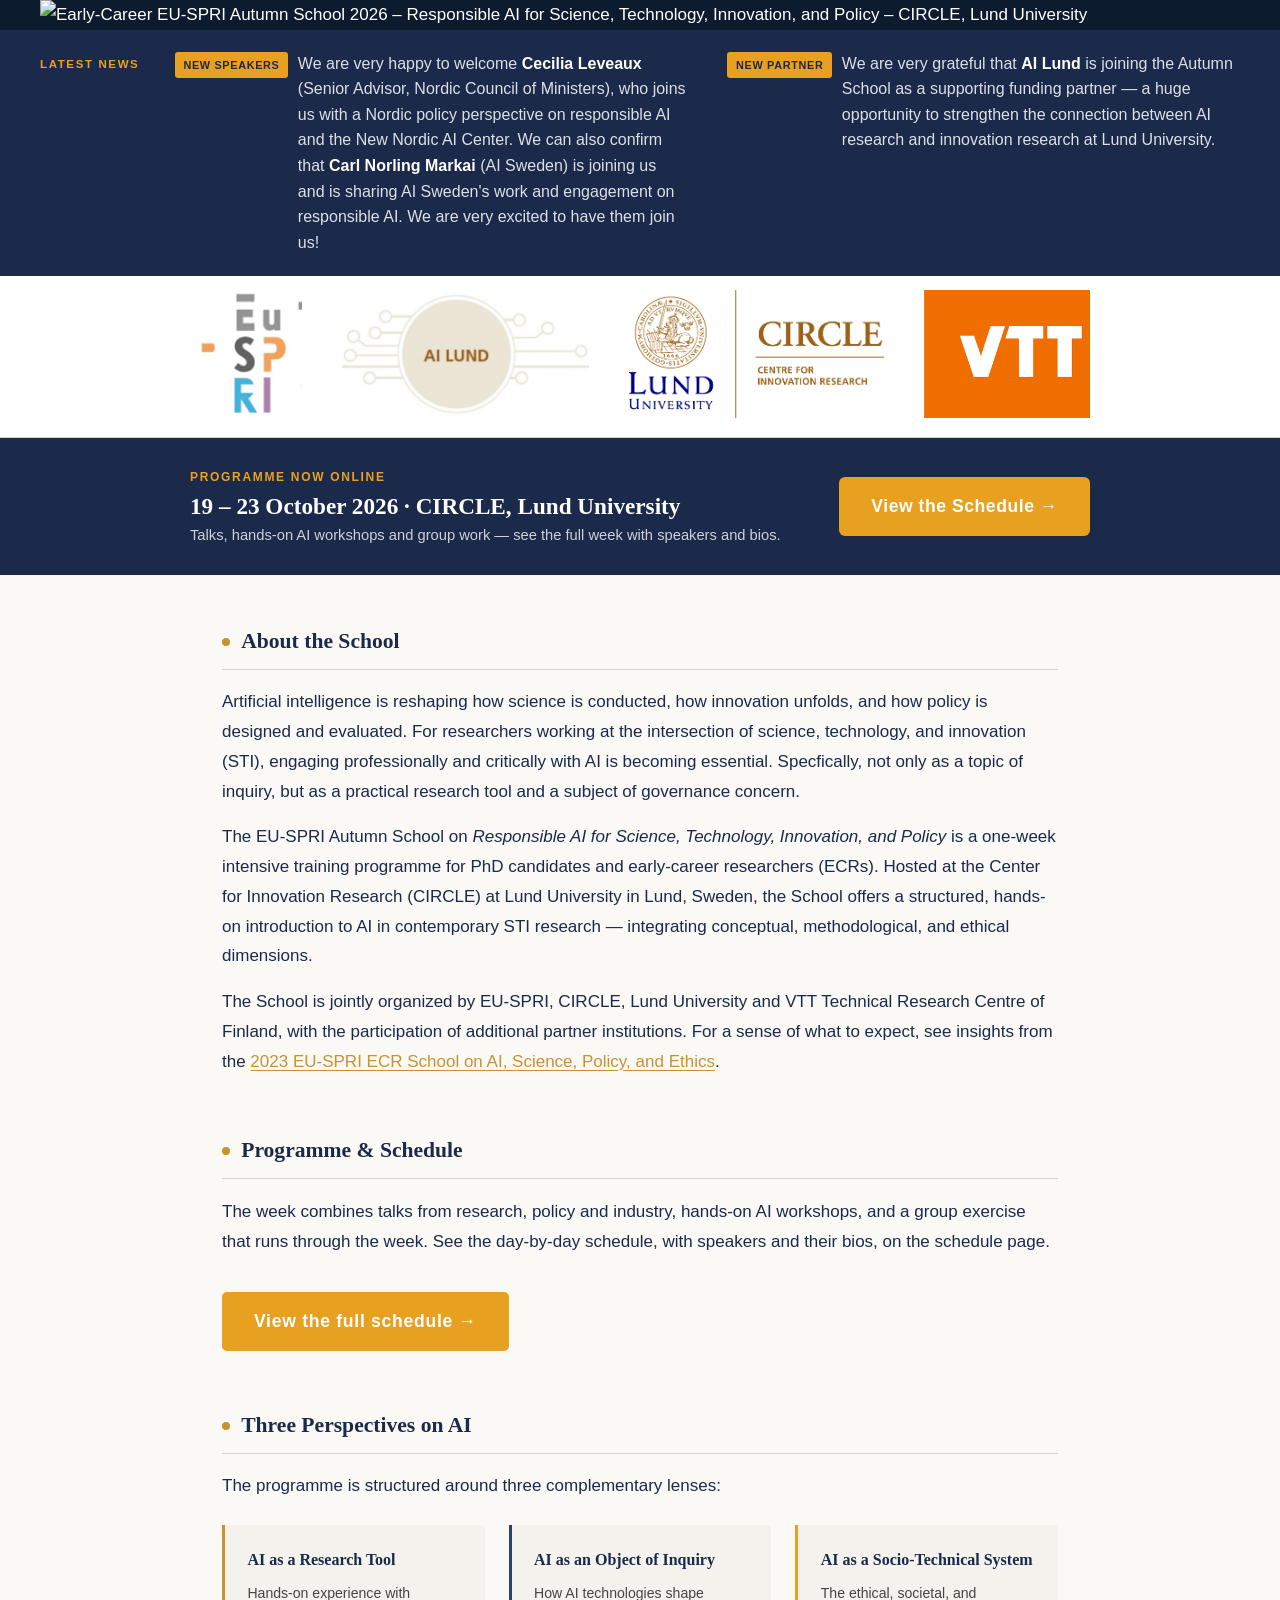
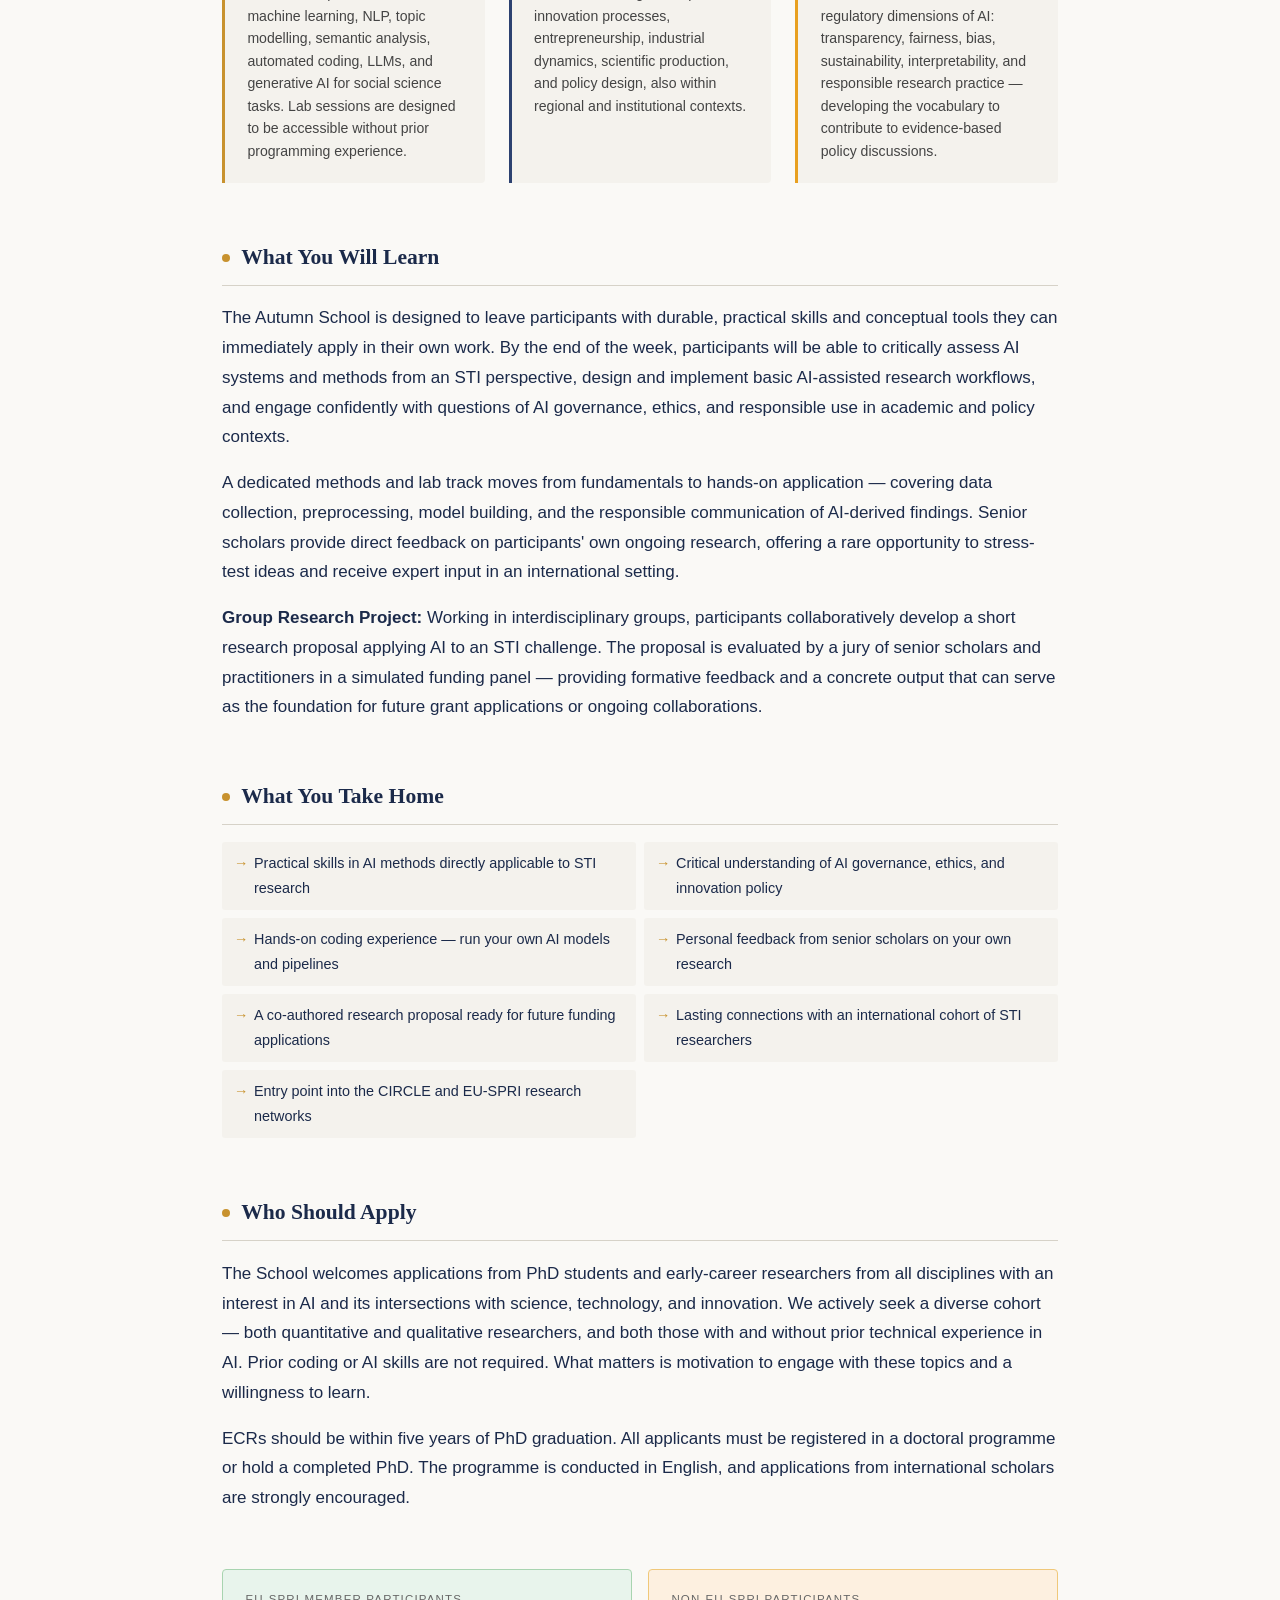
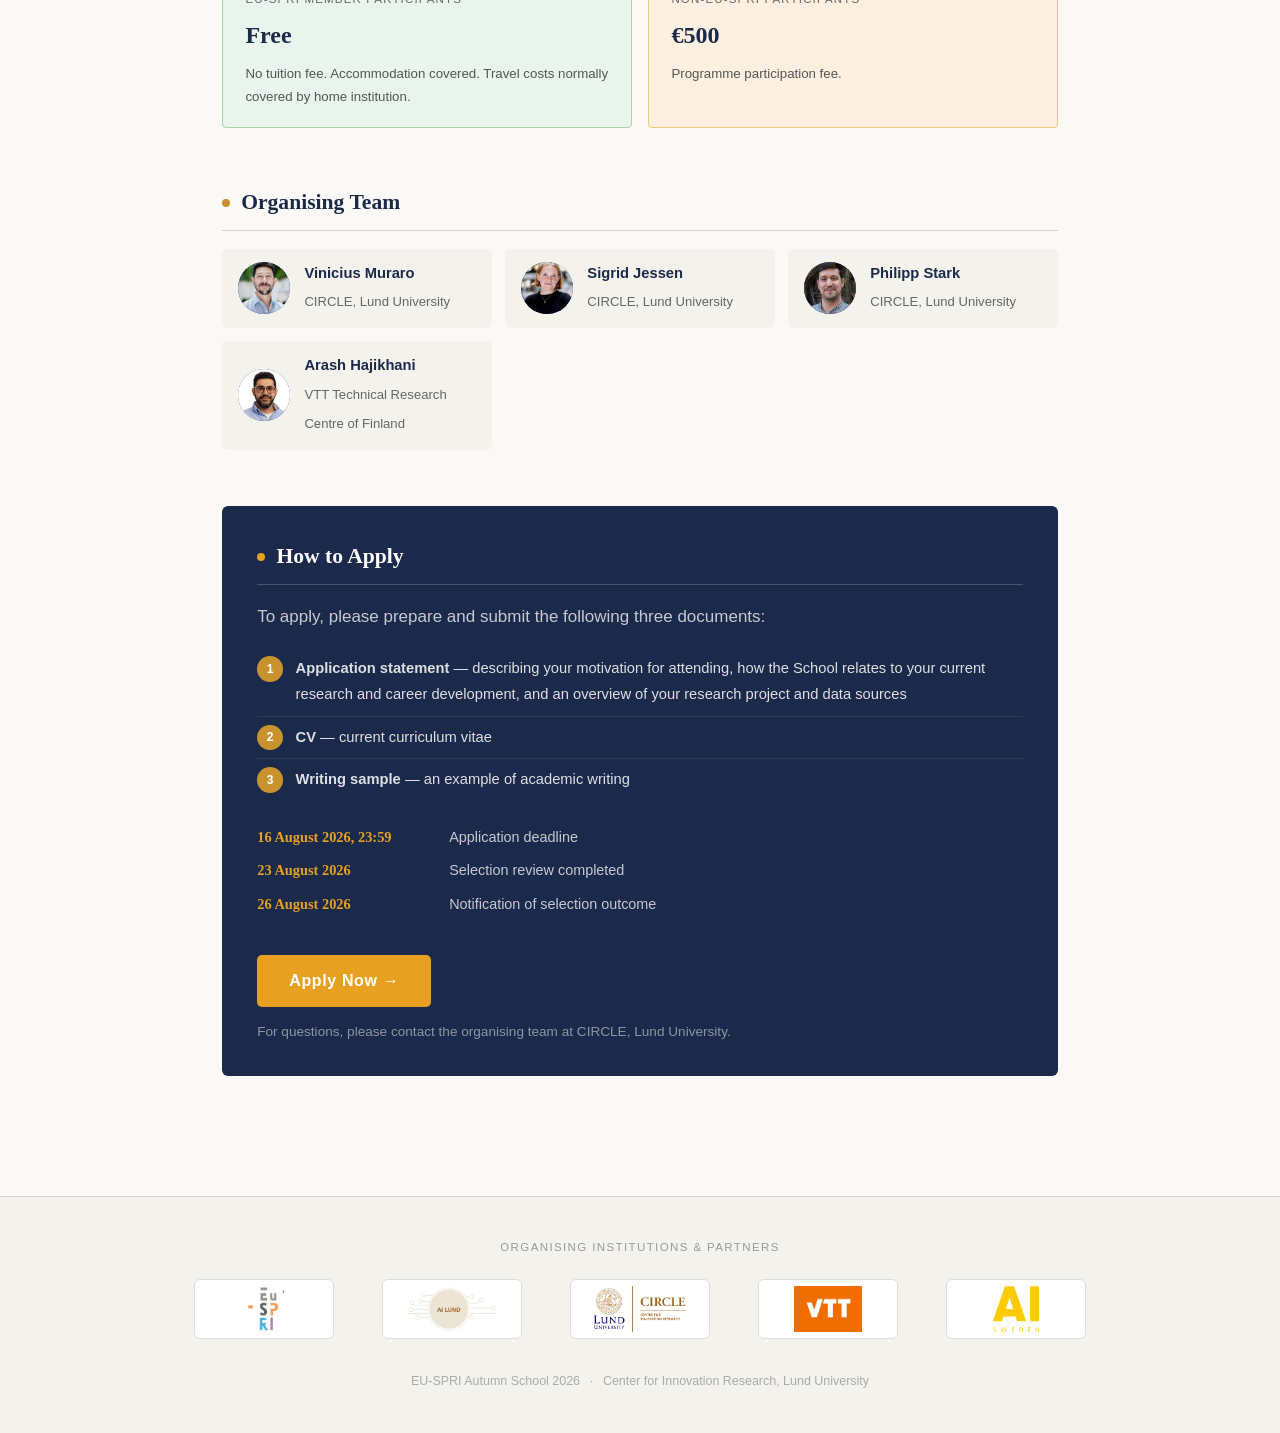
==== commit 52fe84db: "Replace Save the Date bar with a prominent schedule banner Co-Authored-By: Claude Opus 5.5 <noreply@" ====
--- a/index.html
+++ b/index.html
@@ -537,12 +537,19 @@
       white-space: nowrap;
     }
     .std-cal-btn:hover { background: var(--accent2); color: #fff; }
-    .std-sched-btn { background: var(--ink); }
-    .std-sched-btn + .std-cal-btn { margin-left: 0; }
+    .schedule-banner { background: var(--ink); color: #fff; padding: 1.8rem 2rem; }
+    .schedule-banner-inner { max-width: 900px; margin: 0 auto; display: flex; align-items: center; justify-content: space-between; gap: 1.2rem 2rem; flex-wrap: wrap; }
+    .schedule-banner-text { display: flex; flex-direction: column; gap: .2rem; }
+    .sb-label { font-size: .75rem; letter-spacing: .14em; text-transform: uppercase; color: var(--accent2); font-weight: 600; }
+    .sb-title { font-family: var(--serif); font-size: 1.45rem; font-weight: 600; line-height: 1.3; }
+    .sb-note { font-size: .92rem; color: rgba(255,255,255,.78); line-height: 1.5; }
+    .sb-btn { display: inline-block; background: var(--accent2); color: #fff; text-decoration: none; font-weight: 700; font-size: 1.1rem; letter-spacing: .03em; padding: .9rem 2rem; border-radius: 6px; white-space: nowrap; transition: background .2s, transform .15s; }
+    .sb-btn:hover { background: #f5b030; transform: translateY(-1px); }
+    @media (max-width: 600px) { .sb-btn { width: 100%; text-align: center; } .sb-title { font-size: 1.2rem; } }
     .schedule-link-btn {
-      display: inline-block; margin-top: 1rem; padding: .6rem 1.4rem;
-      background: var(--ink); color: #fff; text-decoration: none; font-weight: 600;
-      font-size: .9rem; letter-spacing: .04em; border-radius: 5px; transition: background .2s;
+      display: inline-block; margin-top: 1.2rem; padding: .9rem 2rem;
+      background: var(--accent2); color: #fff; text-decoration: none; font-weight: 700;
+      font-size: 1.1rem; letter-spacing: .04em; border-radius: 5px; transition: background .2s;
     }
     .schedule-link-btn:hover { background: var(--accent); color: #fff; }
     .std-cal-btn svg { flex-shrink: 0; }
@@ -714,28 +721,15 @@
   </div>
 </div>
 
-<!-- ═══════════════════════════════════ SAVE THE DATE ═══════════════════════════════════ -->
-<div class="save-the-date">
-  <div class="save-the-date-inner">
-    <span class="std-label">Save the Date</span>
-    <span class="std-dates">19 – 23 October 2026</span>
-    <span class="std-note">Application deadline: 16 August 2026, 23:59 (notification: 26 August)</span>
-    <a href="schedule.html" class="std-cal-btn std-sched-btn">
-      <svg width="13" height="13" viewBox="0 0 16 16" fill="none" xmlns="http://www.w3.org/2000/svg">
-        <rect x="1" y="3" width="14" height="12" rx="2" stroke="currentColor" stroke-width="1.5"/>
-        <path d="M1 7h14M5 1v4M11 1v4M4 10h3M9 10h3M4 12.5h3" stroke="currentColor" stroke-width="1.3" stroke-linecap="round"/>
-      </svg>
-      View Schedule
-    </a>
-    <a href="autumn-school-2026.ics" download class="std-cal-btn">
-      <svg width="13" height="13" viewBox="0 0 16 16" fill="none" xmlns="http://www.w3.org/2000/svg">
-        <rect x="1" y="3" width="14" height="12" rx="2" stroke="currentColor" stroke-width="1.5"/>
-        <path d="M1 7h14" stroke="currentColor" stroke-width="1.5"/>
-        <path d="M5 1v4M11 1v4" stroke="currentColor" stroke-width="1.5" stroke-linecap="round"/>
-        <path d="M8 10v3M6.5 11.5L8 13l1.5-1.5" stroke="currentColor" stroke-width="1.3" stroke-linecap="round" stroke-linejoin="round"/>
-      </svg>
-      Add to Calendar
-    </a>
+<!-- ═══════════════════════════════════ SCHEDULE BANNER ═══════════════════════════════════ -->
+<div class="schedule-banner">
+  <div class="schedule-banner-inner">
+    <div class="schedule-banner-text">
+      <span class="sb-label">Programme now online</span>
+      <span class="sb-title">19 – 23 October 2026 · CIRCLE, Lund University</span>
+      <span class="sb-note">Talks, hands-on AI workshops and group work — see the full week with speakers and bios.</span>
+    </div>
+    <a href="schedule.html" class="sb-btn">View the Schedule &rarr;</a>
   </div>
 </div>
 
